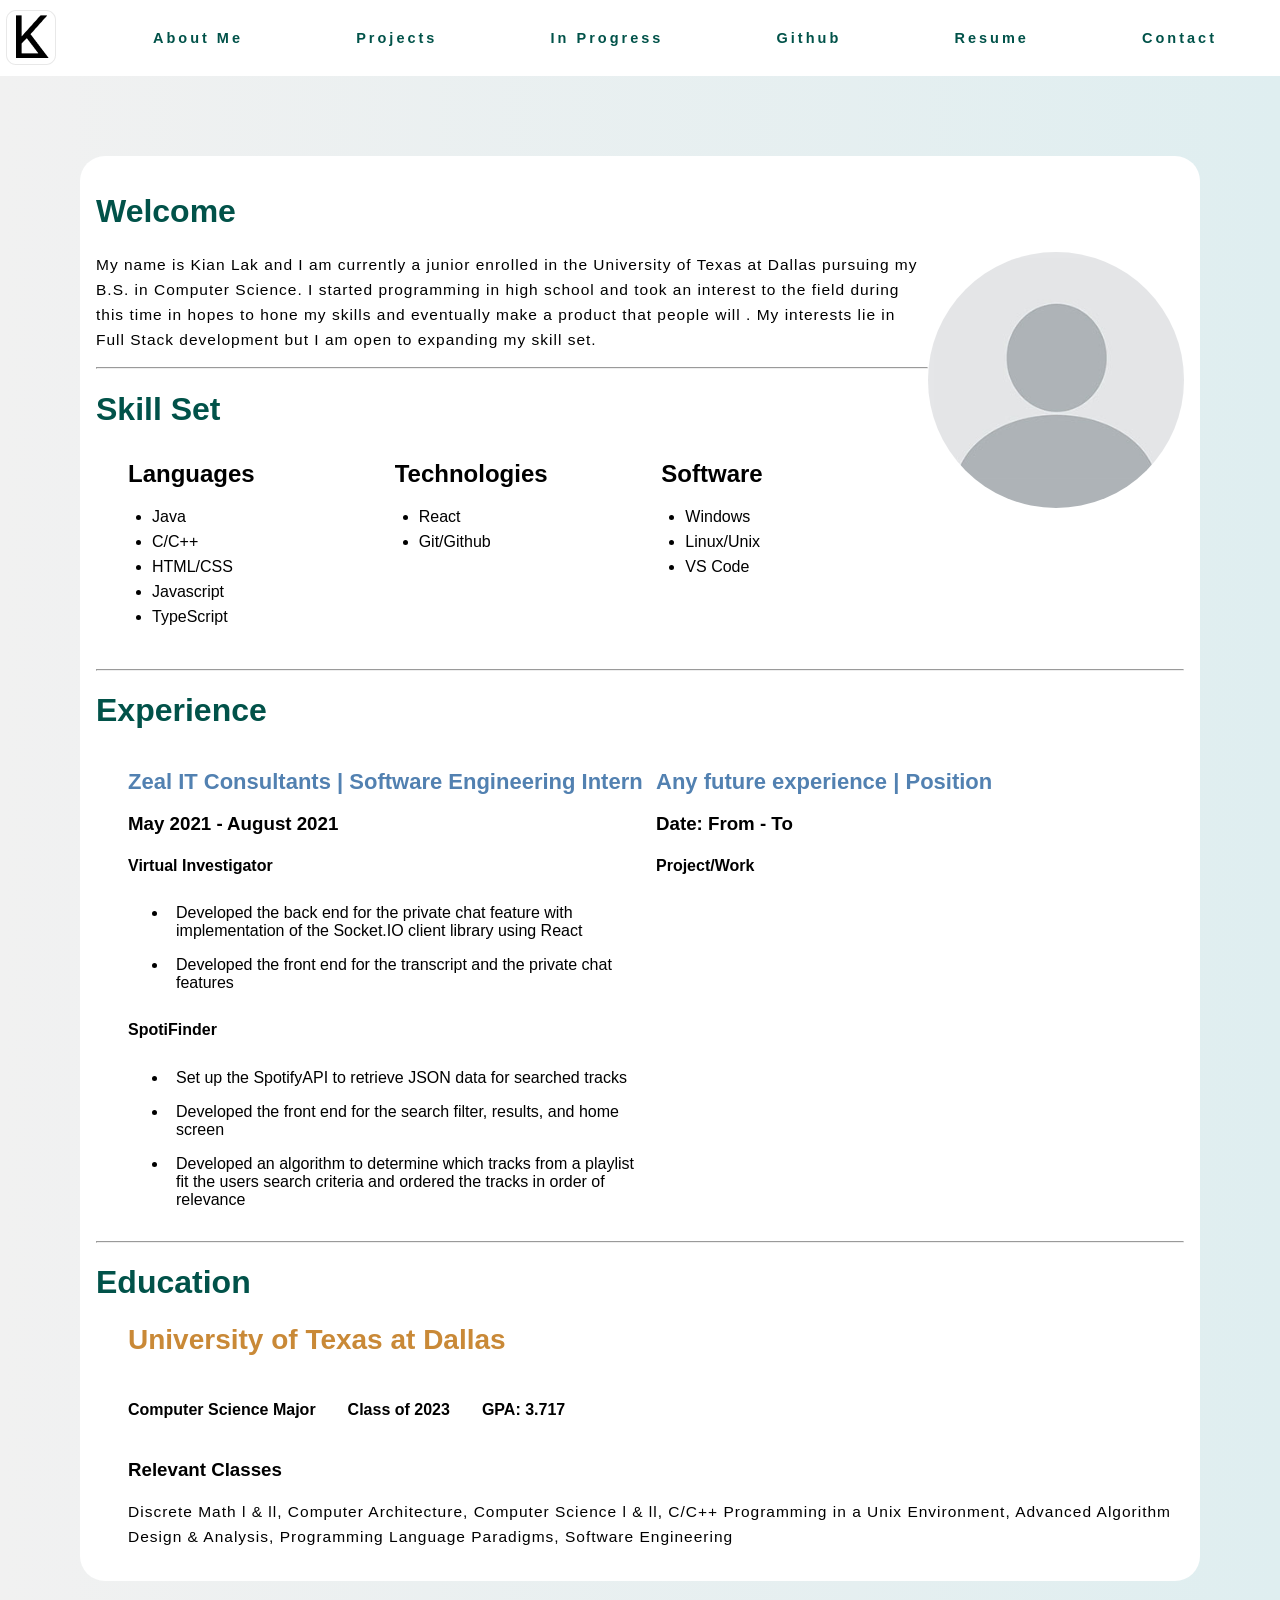
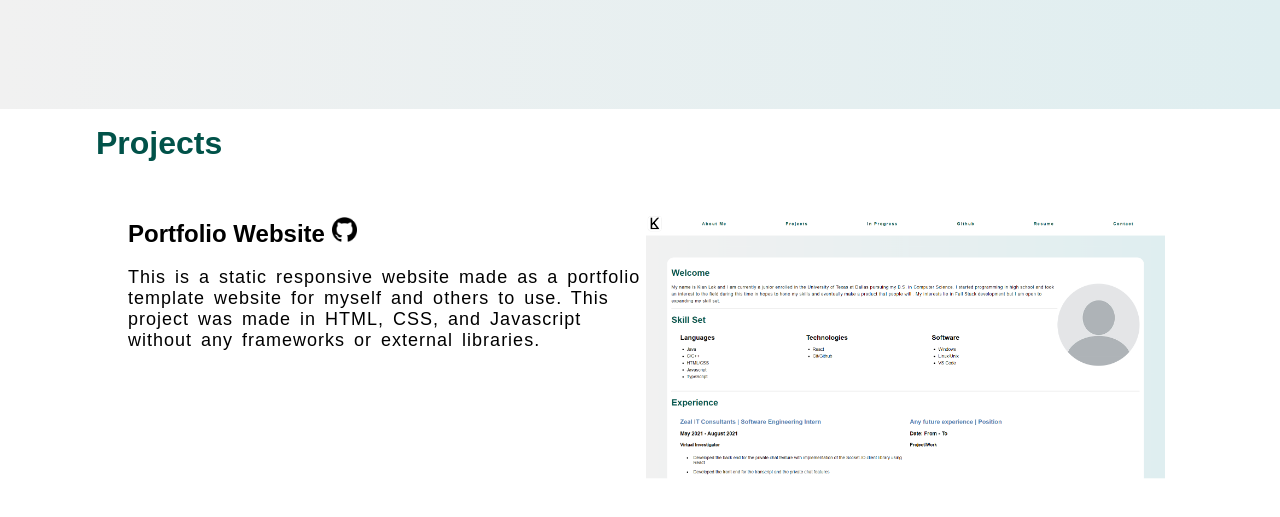
==== index.html @ 923c2bb9 "Projects Section" ====
<!DOCTYPE html>
<html lang="en">
    
    <head> <!-- Metadata Container --> 
        <title>Kian Lak | CS Student</title>
        
        <link rel="icon" type="image/png" href="./Images/KL Logo.png"/> <!-- Favicon -->

        <!-- Stylesheets -->
        <link rel="stylesheet" href="index.css"/>
        <link rel="stylesheet" href="navbar.css"/>
        <link rel="stylesheet" href="about-me.css"/>
        <link rel="stylesheet" href="projects.css"/>
        
        <!-- Websearch Helper -->
        <meta charset="UTF-8"/>
        <meta name="description" content="Any projects that Kian Lak has done"/>
        <meta name="keywords" content="Kian Lak Portfolio"/>
        <meta name="author" content="Kian Lak"/>
        <meta name="copyright" content="Copyright owner"/>
        <meta name="viewport" content="width=device-width, initial-scale=1.0">
    </head>

    <body class="body-container"> <!-- Document Body -->
        <noscript>Please allow scripts to view the contents of this website</noscript>

        <!--=== Navigation Bar ===-->
        <nav> 
            <!-- Logo for Navigation Bar -->
            <img class="logo" src="./Images/KL Logo.png" alt="KL Logo"/>
            
            <!-- Navigation Bar Content -->
            <ul class="nav-link">
                <li><a href="#about-me">About Me</a></li>
                <li><a href="#projects">Projects</a></li>
                <li><a href="#">In Progress</a></li>
                <li><a href="https://github.com/kianlak" target="_blank">Github</a></li>
                <li><a href="./Files/Resume.pdf" target="_blank">Resume</a></li>
                <li><a href="#">Contact</a></li>
            </ul>

            <a class="my-name">Kian Lak</a> <!-- Mobile Page Filler -->

            <div class="dropdown"> <!-- Mobile Dropdown -->
                <div class="line1"></div>
                <div class="line2"></div>
                <div class="line3"></div>
            </div>

            <script src="dropdown.js"></script> <!-- Animation for Dropdown Content -->
        </nav>

        <!--=== Showcase ===-->
        <div class="showcase">

            <!--=== About Me ===-->
            <div class="about-me" id="about-me">
                <div class="about-me-white-container">
                    <div class="about-me-content">

                        <!--=== Welcome ===-->
                        <div>
                            <h1>Welcome</h1>
                            <img class="my-image" src="./Images/Kian Lak.jpg" alt="Kian Lak"/>
                            
                            <!-- Introduction -->
                            <p>
                                My name is Kian Lak and I am currently a junior 
                                enrolled in the University of Texas at Dallas 
                                pursuing my B.S. in Computer Science.  I started
                                programming in high school and took an interest
                                to the field during this time in hopes to hone
                                my skills and eventually make a product that 
                                people will . My interests lie in Full Stack 
                                development but I am open to expanding my skill set.
                            </p>
                            <hr/>
                        </div>

                        <!--=== Skill Set ===-->
                        <h1 style="margin-bottom: 0;">Skill Set</h1>
                        <div class="skill-set-row">

                            <!-- Languages-->
                            <div class="skill-set-col">
                                <h2>Languages</h2>
                                <ul>
                                    <li>Java</li>
                                    <li>C/C++</li>
                                    <li>HTML/CSS</li>
                                    <li>Javascript</li>
                                    <li>TypeScript</li>
                                </ul>
                            </div>

                            <!-- Technologies -->
                            <div class="skill-set-col">
                                <h2>Technologies</h2>
                                <ul>
                                    <li>React</li>
                                    <li>Git/Github</li>
                                </ul>
                            </div>

                            <!-- Software -->
                            <div class="skill-set-col">
                                <h2>Software</h2>
                                <ul>
                                    <li>Windows</li>
                                    <li>Linux/Unix</li>
                                    <li>VS Code</li>
                                </ul>
                            </div>
                        </div>
                        <hr/>

                        <!--=== Experience ===-->
                        <h1>Experience</h1>
                        <div class="experience">

                            <!-- Zeal IT Consultants -->
                            <div class="experience-div">
                                <h2>Zeal IT Consultants | Software Engineering Intern</h2>
                                <h3>May 2021 - August 2021</h3>

                                <h4>Virtual Investigator</h4>
                                <ul>
                                    <li>
                                        Developed the back end for the private chat
                                        feature with implementation of the Socket.IO 
                                        client library using React
                                    </li>

                                    <li>
                                        Developed the front end for the transcript
                                        and the private chat features
                                    </li>
                                </ul>

                                <h4>SpotiFinder</h4>
                                <ul>
                                    <li>
                                        Set up the SpotifyAPI to retrieve JSON data
                                        for searched tracks
                                    </li>

                                    <li>
                                        Developed the front end for the search filter,
                                        results, and home screen
                                    </li>

                                    <li>
                                        Developed an algorithm to determine which tracks
                                        from a playlist fit the users search criteria
                                        and ordered the tracks in order of relevance
                                    </li>
                                </ul>
                            </div>

                            <!-- TBD -->
                            <div class="experience-div">
                                <h2>Any future experience | Position</h2>
                                <h3>Date: From - To</h3>

                                <h4>Project/Work</h4>
                                <ul>
                                   <!-- Description of Contribution -->
                                </ul>
                            </div>

                        </div>
                        <hr/>

                        <!--=== Education ===-->
                        <h1>Education</h1>
                        <div class="education">
                            <h2>University of Texas at Dallas</h2>
                            <div>
                                <h4>Computer Science Major</h3>
                                <h4>Class of 2023</h4>
                                <h4>GPA: 3.717</h4>
                            </div>
                            <h3>Relevant Classes</h3>
                            <p>Discrete Math l & ll, Computer Architecture, 
                                Computer Science l & ll, C/C++ Programming
                                in a Unix Environment, Advanced Algorithm 
                                Design & Analysis, Programming Language 
                                Paradigms, Software Engineering
                            </p>
                        </div>
                    </div>
                </div>
            </div>

            <!--=== Projects ===-->
            <div class="projects" id="projects">
                <h1>Projects</h1>

                <!-- Holds All Project Information -->
                <div class="projects-container">

                    <!-- Portfolio Project -->
                    <div class="project-text"> <!-- Portfolio Website -->
                        <h2 style="margin-top: 0%;"> Portfolio Website
                            <!-- Github Link --> 
                            <a href="https://github.com/kianlak/kianlak.github.io" target="_blank"><img src="./Images/Github Logo.png" alt="Github Logo" style="height: 25px; width: 25px;"></a>
                        </h2>
                        <p>
                            This is a static responsive website made as a portfolio 
                            template website for myself and others to use.
                            This project was made in HTML, CSS, and Javascript
                            without any frameworks or external libraries.
                        </p>
                    </div>
                    <div class="project-image-container"> <!-- Project Image Preivew -->
                        <a href="https://kianlak.github.io/" target="_blank"><img src="./Images/Portfolio Website.png" alt="Portfolio Website Preview"></a>
                    </div>

                </div>
            </div>

            <!--=== In Progress ===-->
        </div>
    </body>
</html>
---- index.css ----
/*Body Container*/
.body-container {
    background-image: linear-gradient(270deg, #DFEEF0, #F1F1F1);
    margin: 0px;
    padding: 0px;
    height: auto;
    font-family: Arial, Helvetica, sans-serif;
}

/*Showcase*/
.showcase {
    z-index: -1;
    max-width: auto;
    max-height: auto;
}

/*Jump between site*/
html {
    scroll-behavior: smooth;
}
---- navbar.css ----
/*======================
    Navigation Bar
======================*/
/*Navigation Bar*/
nav {
    display: flex;
    justify-content: space-around;
    align-items: center;
    min-height: 7vh;
    padding: 0.5% 0.5%;
    position: sticky;
    background-color: #FFFFFF;
}

/*Content For The Navigation Bar*/
.nav-link {
    display: flex;
    justify-content: space-around;
    width: 100%;
    list-style: none;
}

.nav-link a {
    color: #015249;
    text-decoration: none;
    letter-spacing: 3px;
    font-weight: bold;
    font-size: 14.5px;
    transition: all 0.4s ease 0s;
}

.nav-link a:hover {
    color: #A5A5AF;
}

/*Logo*/
.logo {
    width: auto;
    height: fit-content;
    z-index: 1;
}

/*======================
    Mobile Styling
======================*/
/*Kian Lak*/
.my-name {
    display: none;
    color: #015249;
    letter-spacing: 3px;
    font-weight: bold;
    font-size: 1.5rem;
}

/*Dropdown*/
.dropdown {
    display: none;
    cursor: pointer;
}

.dropdown div {
    width: 25px;
    height: 3px;
    background-color: #015249;
    margin: 5px;
    transition: all 0.3s ease;
}

/*Special Adjustments*/
@media screen and (max-width: 710px) {
    nav {    
        justify-content: space-between;
    }

    /*Sets Up Content For Dropdown*/
    .nav-link {
        position: absolute;
        right: 0px;
        height: 92vh;
        top: 6vh;
        display: flex;
        flex-direction: column;
        align-items: center;
        transform: translateY(-150%);
        transition: transform 0.4s ease-in;
        background-color: #FFFFFF;
    }

    /*Removes Contents On Navigation Bar*/
    .nav-link li {
       opacity: 0;
    }

    /*Page Filler For Mobile*/
    .my-name {
        display: block;
        font-weight: bold;
        z-index: 1;
    }

    /*Displays Dropdown*/
    .dropdown {
        display: block;
    }
}

/*Active Mobile Dropdown*/
.nav-active {
    transform: translateY(0%);
}

/*Animation Script For Content*/
@keyframes navLinkFadeIn {
    from { opacity: 0; transform: translateX(50px); }
    to { opacity: 1; transform: translateX(0px); }
}

/*===============================
    Dropdown Toggle Animation
===============================*/
.toggle .line1 {
    transform: rotate(-45deg) translate(-5px, 6px);
}

.toggle .line2 {
    opacity: 0;
}

.toggle .line3 {
    transform: rotate(45deg) translate(-5px, -6px);
}
---- about-me.css ----
/*========================
    About Me Section
========================*/
/*General Layout*/
.about-me {
    height: auto;
    display: block;
    z-index: -1;
    margin: 5rem 5rem 8rem 5rem;
}

/*My Image*/
.my-image {
    width: 20vw;
    max-width: 300px;
    height: auto;
    border-radius: 50%;
    float: right;
}

/*Container Holding all information*/
.about-me-white-container {
    background-color: white;
    border-radius: 25px;
    max-height: auto;
}

/*Container Holding all the Content*/
.about-me-content {
    padding: 1rem;
}

/*Welcome*/
.about-me-content h1 {
    color: #015249;
    display: block;
}

/*Introduction*/
.about-me-content p {
    font-size: 15.5px;
    display: block;
    letter-spacing: 1px;
    line-height: 25px;
}

/*===============
    Skill Set
===============*/
/*Skill Set Row*/
.skill-set-row {
    display: flex;
    flex-wrap: wrap;
    padding: 1rem;
}

/*Skill Set Column*/
.skill-set-col {
    flex: 1;
}

/*Categories*/
.skill-set-col h2 {
    margin: 1rem;
}

/*Listed Information*/
.skill-set-col li {
    font-size: 1rem;
    line-height: 25px;
}

/*================
    Experience
================*/
/*General Experience Layout*/
.experience {
    display: flex;
    flex-wrap: wrap;
    margin-left: 2rem;
}

/*Dividing Experiences*/
.experience-div {
    width: 50%;
}

/*Company and position*/
.experience h2 {
    font-size: 22px;
    color: #5281b1;
}

/*Timeframe and Projects*/
.experience h3 h4 {
    margin-left: 0.5rem;
    font-size: 18px;
}

/*Project Descriptions*/
.experience li {
    padding: 0.5rem;
}

/*===============
    Education
===============*/
/*General Education Layout*/
.education {
    margin-left: 2rem;
}

/*Education Information Layout*/
.education div {
    display: flex;
    flex-wrap: wrap;
}

/*Education Information Spacing*/
.education h4 {
    margin-right: 2rem;
}

/*University Name*/
.education h2 {
    font-size: 28px;
    color: #c98937;
}

/*Special Adjustments*/
@media screen and (max-width: 710px) {

    /*Contains Body of the White Container*/
    .about-me {
        margin: 5rem 1rem 5rem 1rem;
    }

    /*Mobile Image Size Fix*/
    .my-image {
        min-width: 65%;
        padding: 5rem;
    }

    /*Experience Mobile Format Fix*/
    .experience-div {
        width: 100%;
    }
}
---- projects.css ----
/*=====================
    Project Spacing
=====================*/
/*Contains everything in projects*/
.projects {
    height: auto;
    margin-top: 5rem;
    background-color: white;
}

.projects h1 {
    color: #015249;
    display: block;
    padding: 1rem;
    padding-left: 6rem;
}

.projects p {
    font-size: 18px;
    word-spacing: 3px;
    letter-spacing: 1px;
}

/*Holds all the projects content*/
.projects-container {
    display: flex;
    flex-wrap: wrap;
    padding-left: 8rem;
}

/*The project text*/
.project-text {
    padding-top: 1.5%;
    width: 45%;
}

/*The project image preview container*/
.project-image-container {
    margin-bottom: 3rem;
    height: auto;
    width: 45%;
}

.project-image-container img {
    width: 100%;
    transition: .3s ease;
    transform: translateY(5%);
}

.project-image-container:hover img {
    opacity: 0.5;
    height: auto;
    transition: .3s ease;
    transform: translateY(-5%);
}

/*Special Adjustments*/
@media screen and (max-width: 710px) {
    /*Fixes Heading Spacing*/
    .projects h1 {
        padding-left: 2rem;
    }

    /*Sets content from 50-50 on each side to a top bottom*/
    .projects-container {
        align-items: center;
        flex-direction: column;
        flex-wrap: nowrap;
        padding: 0rem 1rem 0rem 1rem;
    }

    /*====================
        Fixing Spacing
    ====================*/
    .project-content {
        width: 100%;
    }

    .project-text {
        width: 100%;
    }

    .project-image-container img {
        width: 100%;
        margin-right: 0rem;
    }

    .project-image-container {
        margin-right: 0rem;
        width: 100%;
    }
}
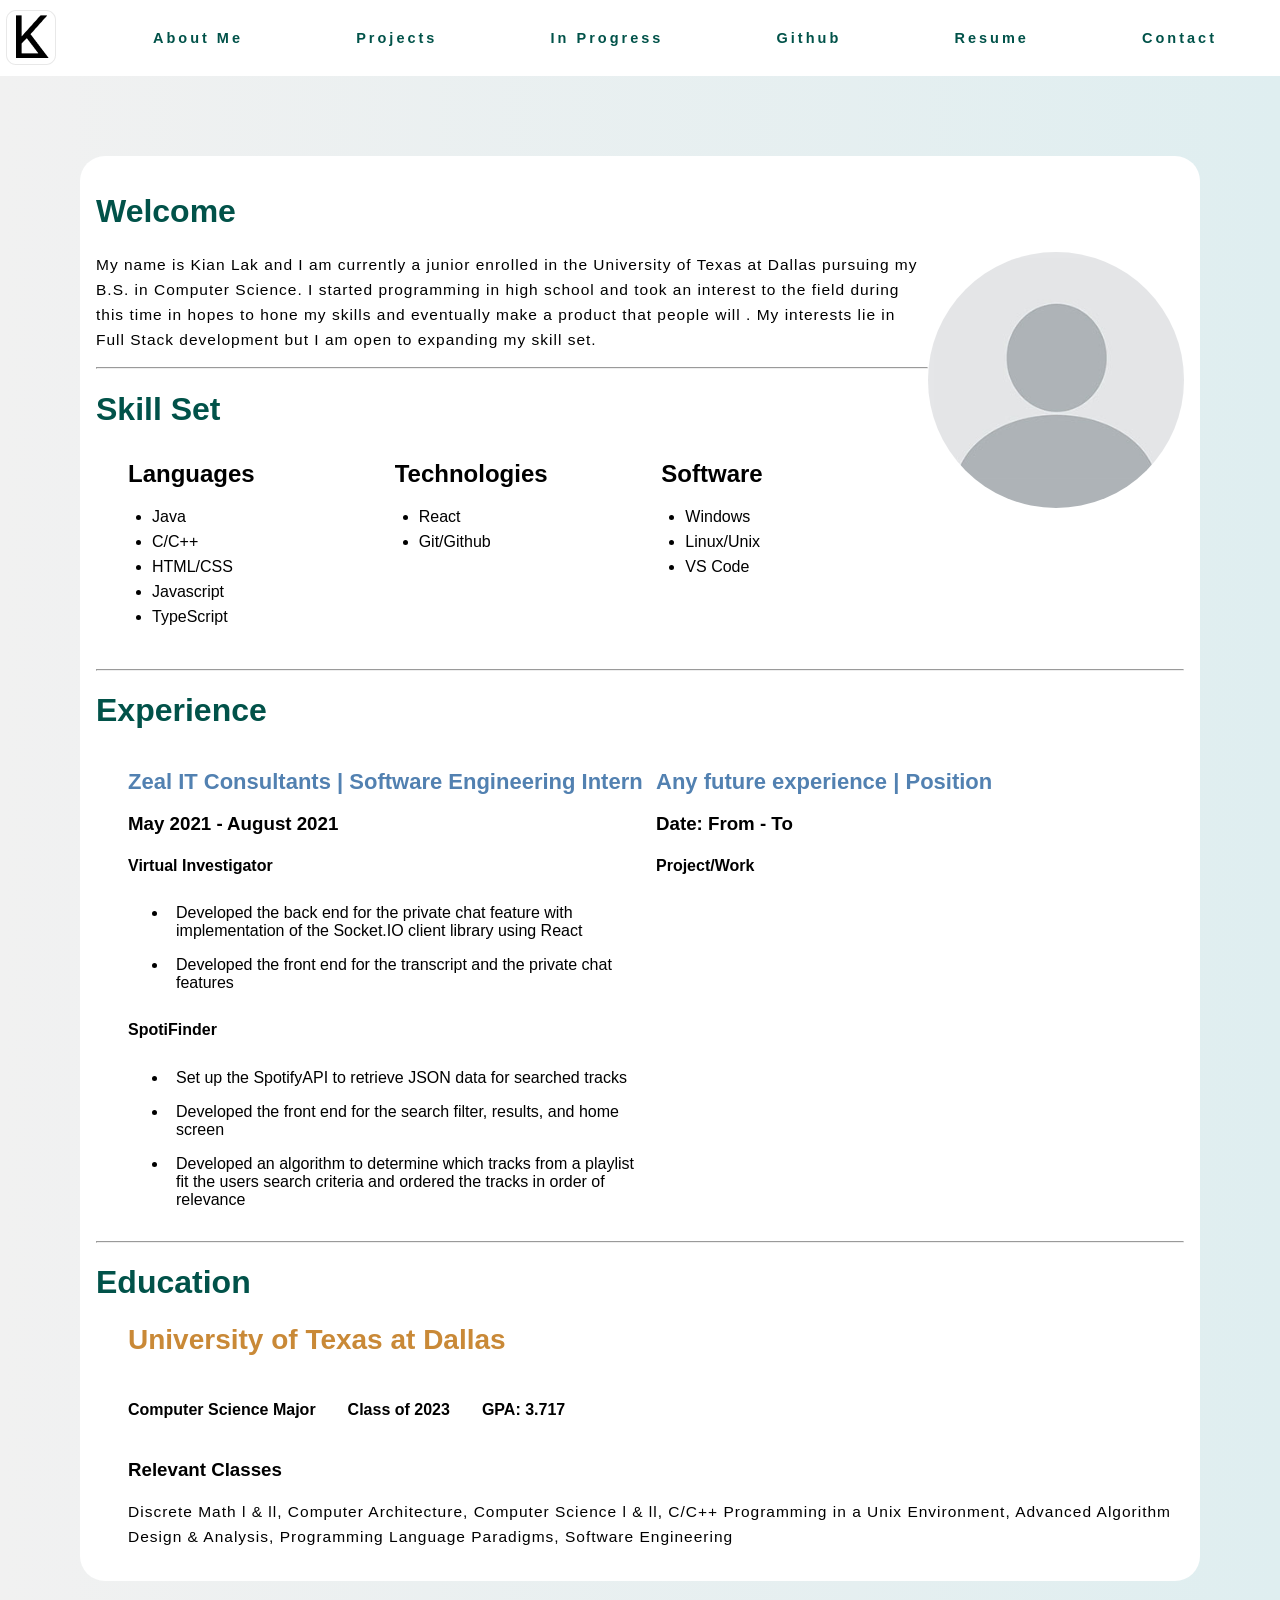
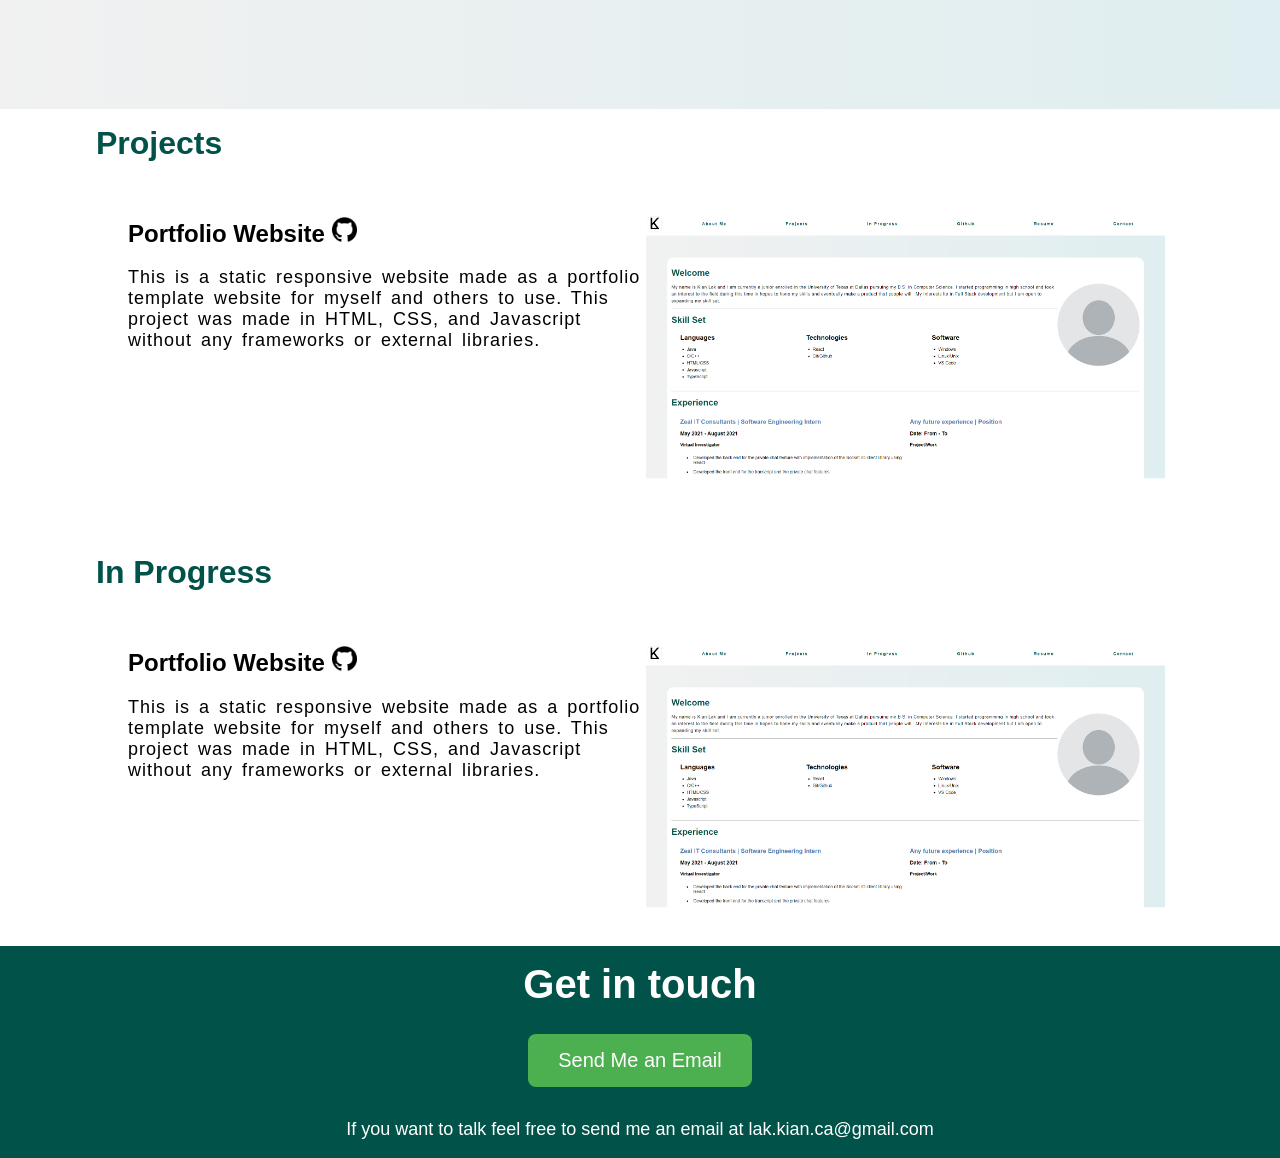
==== commit 6205eabb: "Contact Section" ====
--- a/index.html
+++ b/index.html
@@ -11,6 +11,7 @@
         <link rel="stylesheet" href="navbar.css"/>
         <link rel="stylesheet" href="about-me.css"/>
         <link rel="stylesheet" href="projects.css"/>
+        <link rel="stylesheet" href="contact.css"/>
         
         <!-- Websearch Helper -->
         <meta charset="UTF-8"/>
@@ -33,10 +34,10 @@
             <ul class="nav-link">
                 <li><a href="#about-me">About Me</a></li>
                 <li><a href="#projects">Projects</a></li>
-                <li><a href="#">In Progress</a></li>
+                <li><a href="#in-progres">In Progress</a></li>
                 <li><a href="https://github.com/kianlak" target="_blank">Github</a></li>
                 <li><a href="./Files/Resume.pdf" target="_blank">Resume</a></li>
-                <li><a href="#">Contact</a></li>
+                <li><a href="#contact">Contact</a></li>
             </ul>
 
             <a class="my-name">Kian Lak</a> <!-- Mobile Page Filler -->
@@ -217,9 +218,44 @@
                     </div>
 
                 </div>
-            </div>
-
-            <!--=== In Progress ===-->
+                
+
+                <!--=== In Progress ===-->
+                <h1>In Progress</h1>
+
+                <!-- In Progress Projects -->
+                <div class="projects-container" id="in-progres">
+
+                    <!-- Portfolio Project -->
+                    <div class="project-text"> <!-- Current In Progress Project -->
+                        <h2 style="margin-top: 0%;"> Portfolio Website
+                            <!-- Github Link --> 
+                            <a href="https://github.com/kianlak/kianlak.github.io" target="_blank"><img src="./Images/Github Logo.png" alt="Github Logo" style="height: 25px; width: 25px;"></a>
+                        </h2>
+                        <p>
+                            This is a static responsive website made as a portfolio 
+                            template website for myself and others to use.
+                            This project was made in HTML, CSS, and Javascript
+                            without any frameworks or external libraries.
+                        </p>
+                    </div>
+                    <div class="project-image-container"> <!-- Project Preview Picture -->
+                        <a href="https://kianlak.github.io/" target="_blank"><img src="./Images/Portfolio Website.png" alt="Portfolio Website Preview"></a>
+                    </div>
+
+                </div>
+            </div>
+
+            <!--=== Contact ===-->
+            <div class="contact" id="contact">
+                <h1>Get in touch</h1>
+                <button><a href="mailto: lak.kian.ca@gmail.com">Send Me an Email</a></button>
+                <p>
+                    If you want to talk feel
+                    free to send me an email
+                    at lak.kian.ca@gmail.com
+                </p>
+            </div>
         </div>
     </body>
 </html>
--- a/projects.css
+++ b/projects.css
@@ -58,7 +58,7 @@
 @media screen and (max-width: 710px) {
     /*Fixes Heading Spacing*/
     .projects h1 {
-        padding-left: 2rem;
+        padding-left: 1rem;
     }
 
     /*Sets content from 50-50 on each side to a top bottom*/
--- a/contact.css
+++ b/contact.css
@@ -0,0 +1,44 @@
+/*=============
+    Contant
+=============*/
+/*Holds everything for the contact section*/
+.contact {
+    display: flex;
+    flex-direction: column;
+    justify-content: center;
+    align-items: center;
+    width: 100%;
+    height: auto;
+    background-color: #015249;
+}
+
+.contact h1 {
+    font-size: 40px;
+    margin-top: 1rem;
+    color: white;
+}
+
+.contact p {
+    text-align: center;
+    font-size: 18px;
+    margin-top: 2rem;
+    color: white;
+}
+
+.contact a {
+    text-decoration: none;
+    color: white;
+    font-size: 20px;
+}
+
+.contact button {
+    background-color: #4CAF50; /* Green */
+    border: none;
+    color: white;
+    padding: 15px 30px;
+    text-align: center;
+    text-decoration: none;
+    display: inline-block;
+    font-size: 16px;
+    border-radius: 8px;
+}
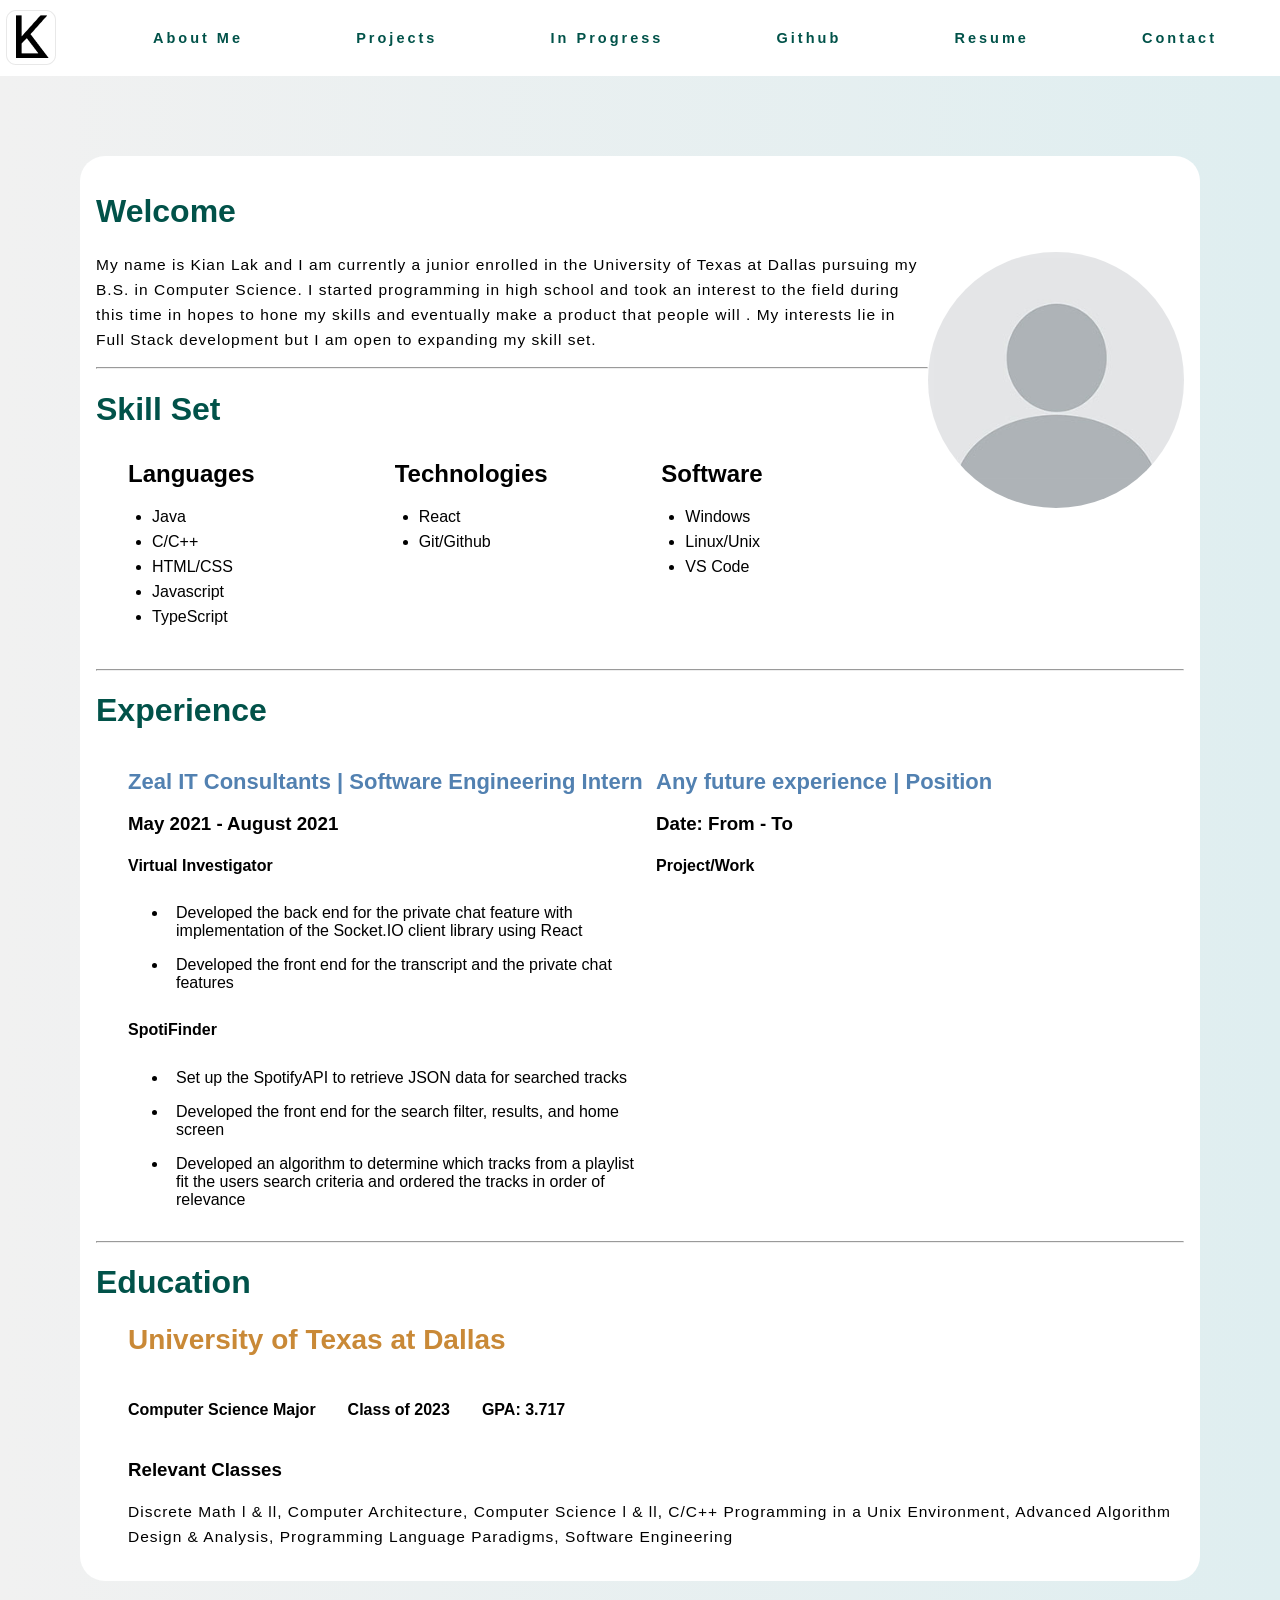
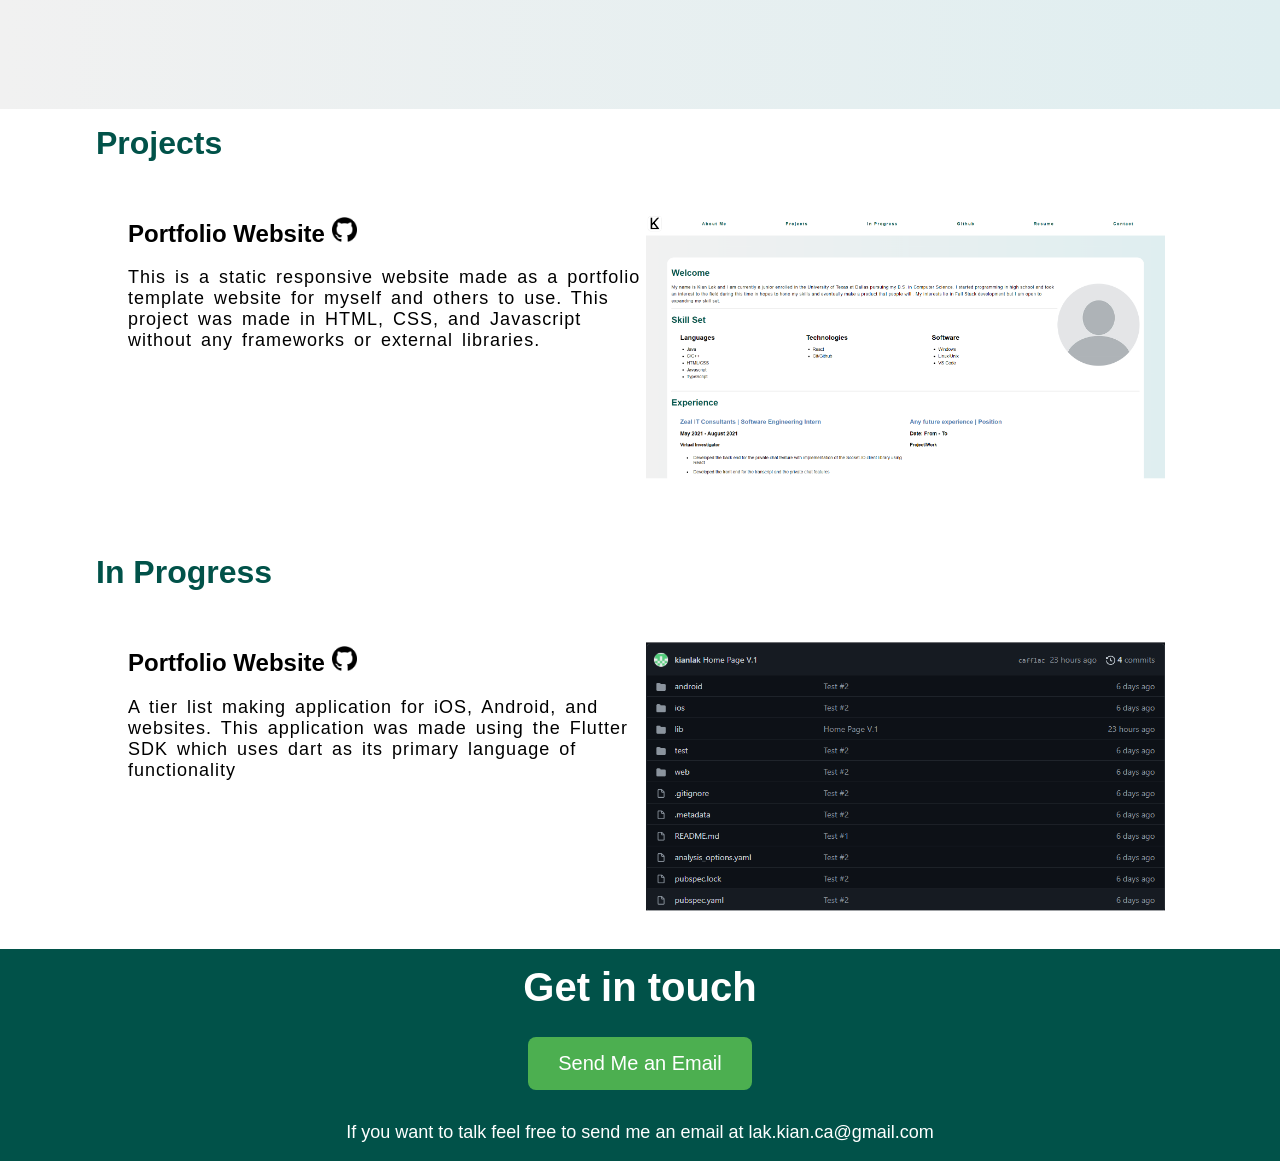
==== commit 60f2d1ba: "RankD In Progress" ====
--- a/index.html
+++ b/index.html
@@ -53,7 +53,6 @@
 
         <!--=== Showcase ===-->
         <div class="showcase">
-
             <!--=== About Me ===-->
             <div class="about-me" id="about-me">
                 <div class="about-me-white-container">
@@ -230,17 +229,17 @@
                     <div class="project-text"> <!-- Current In Progress Project -->
                         <h2 style="margin-top: 0%;"> Portfolio Website
                             <!-- Github Link --> 
-                            <a href="https://github.com/kianlak/kianlak.github.io" target="_blank"><img src="./Images/Github Logo.png" alt="Github Logo" style="height: 25px; width: 25px;"></a>
+                            <a href="https://github.com/kianlak/rankd" target="_blank"><img src="./Images/Github Logo.png" alt="Github Logo" style="height: 25px; width: 25px;"></a>
                         </h2>
                         <p>
-                            This is a static responsive website made as a portfolio 
-                            template website for myself and others to use.
-                            This project was made in HTML, CSS, and Javascript
-                            without any frameworks or external libraries.
+                            A tier list making application for iOS, 
+                            Android, and websites. This application
+                            was made using the Flutter SDK which uses
+                            dart as its primary language of functionality
                         </p>
                     </div>
                     <div class="project-image-container"> <!-- Project Preview Picture -->
-                        <a href="https://kianlak.github.io/" target="_blank"><img src="./Images/Portfolio Website.png" alt="Portfolio Website Preview"></a>
+                        <a href="https://kianlak.github.io/" target="_blank"><img src="./Images/RankD V.1.png" alt="RankD Preview"></a>
                     </div>
 
                 </div>
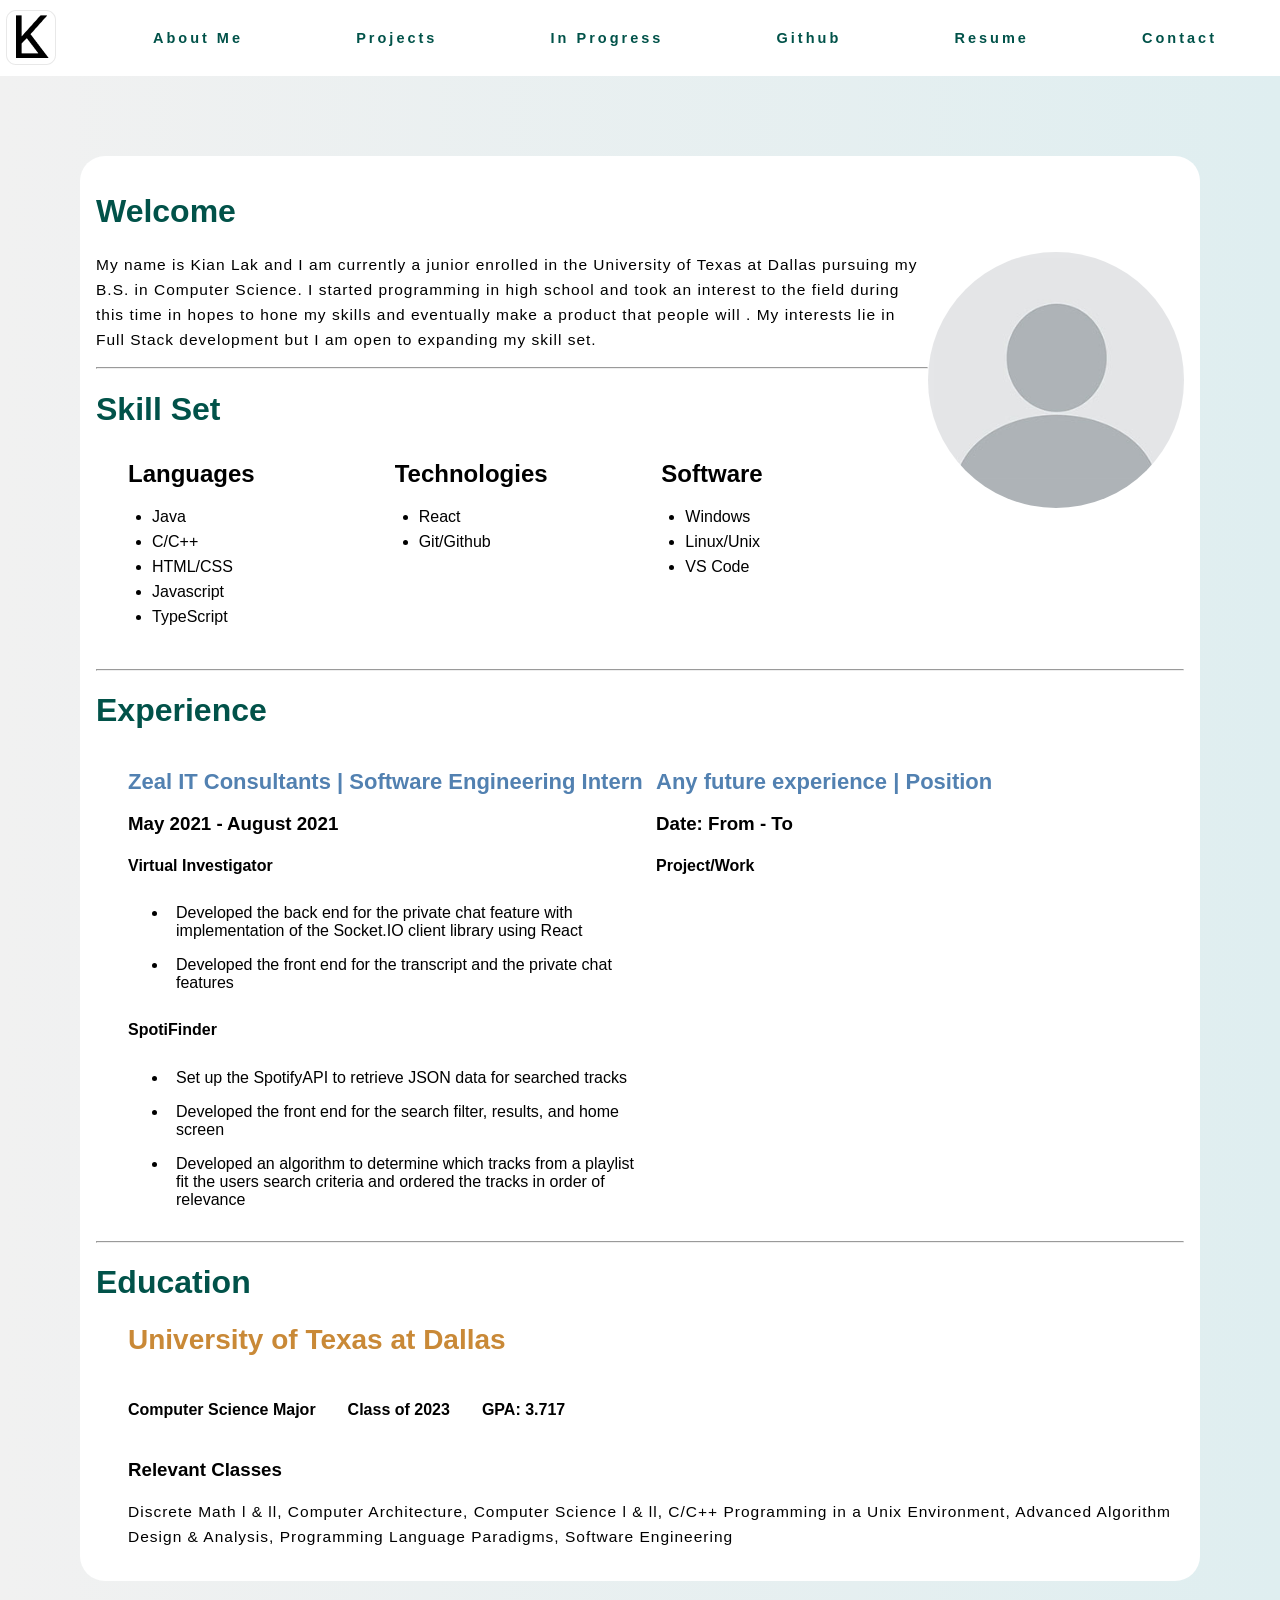
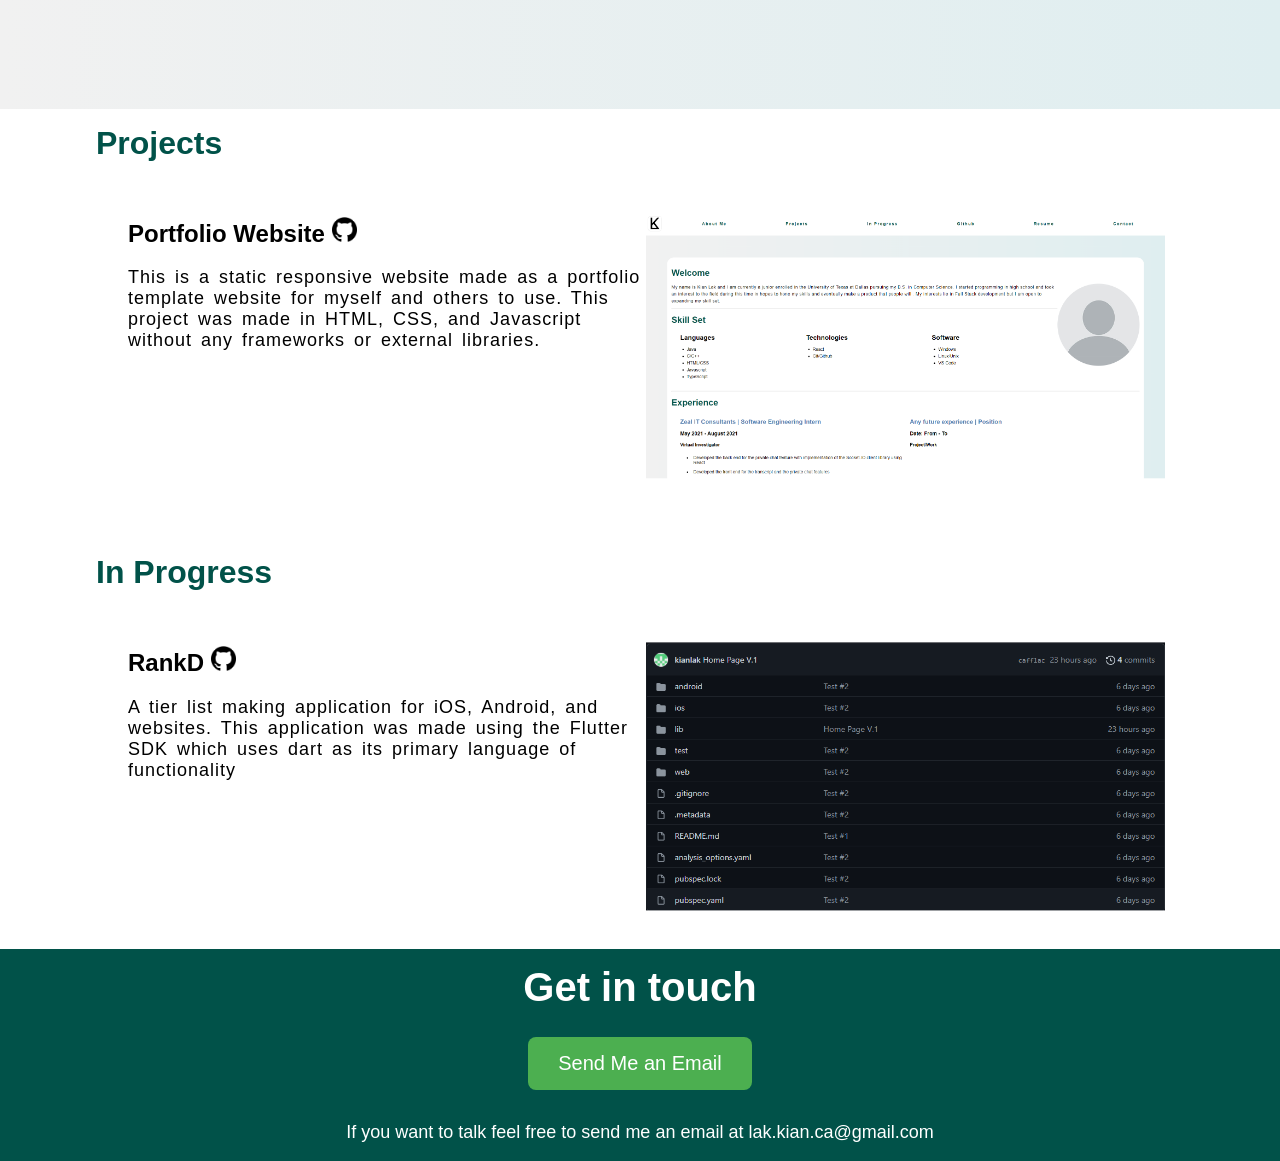
==== commit f859bf24: "Forgot to add RankD" ====
--- a/index.html
+++ b/index.html
@@ -227,7 +227,7 @@
 
                     <!-- Portfolio Project -->
                     <div class="project-text"> <!-- Current In Progress Project -->
-                        <h2 style="margin-top: 0%;"> Portfolio Website
+                        <h2 style="margin-top: 0%;"> RankD
                             <!-- Github Link --> 
                             <a href="https://github.com/kianlak/rankd" target="_blank"><img src="./Images/Github Logo.png" alt="Github Logo" style="height: 25px; width: 25px;"></a>
                         </h2>
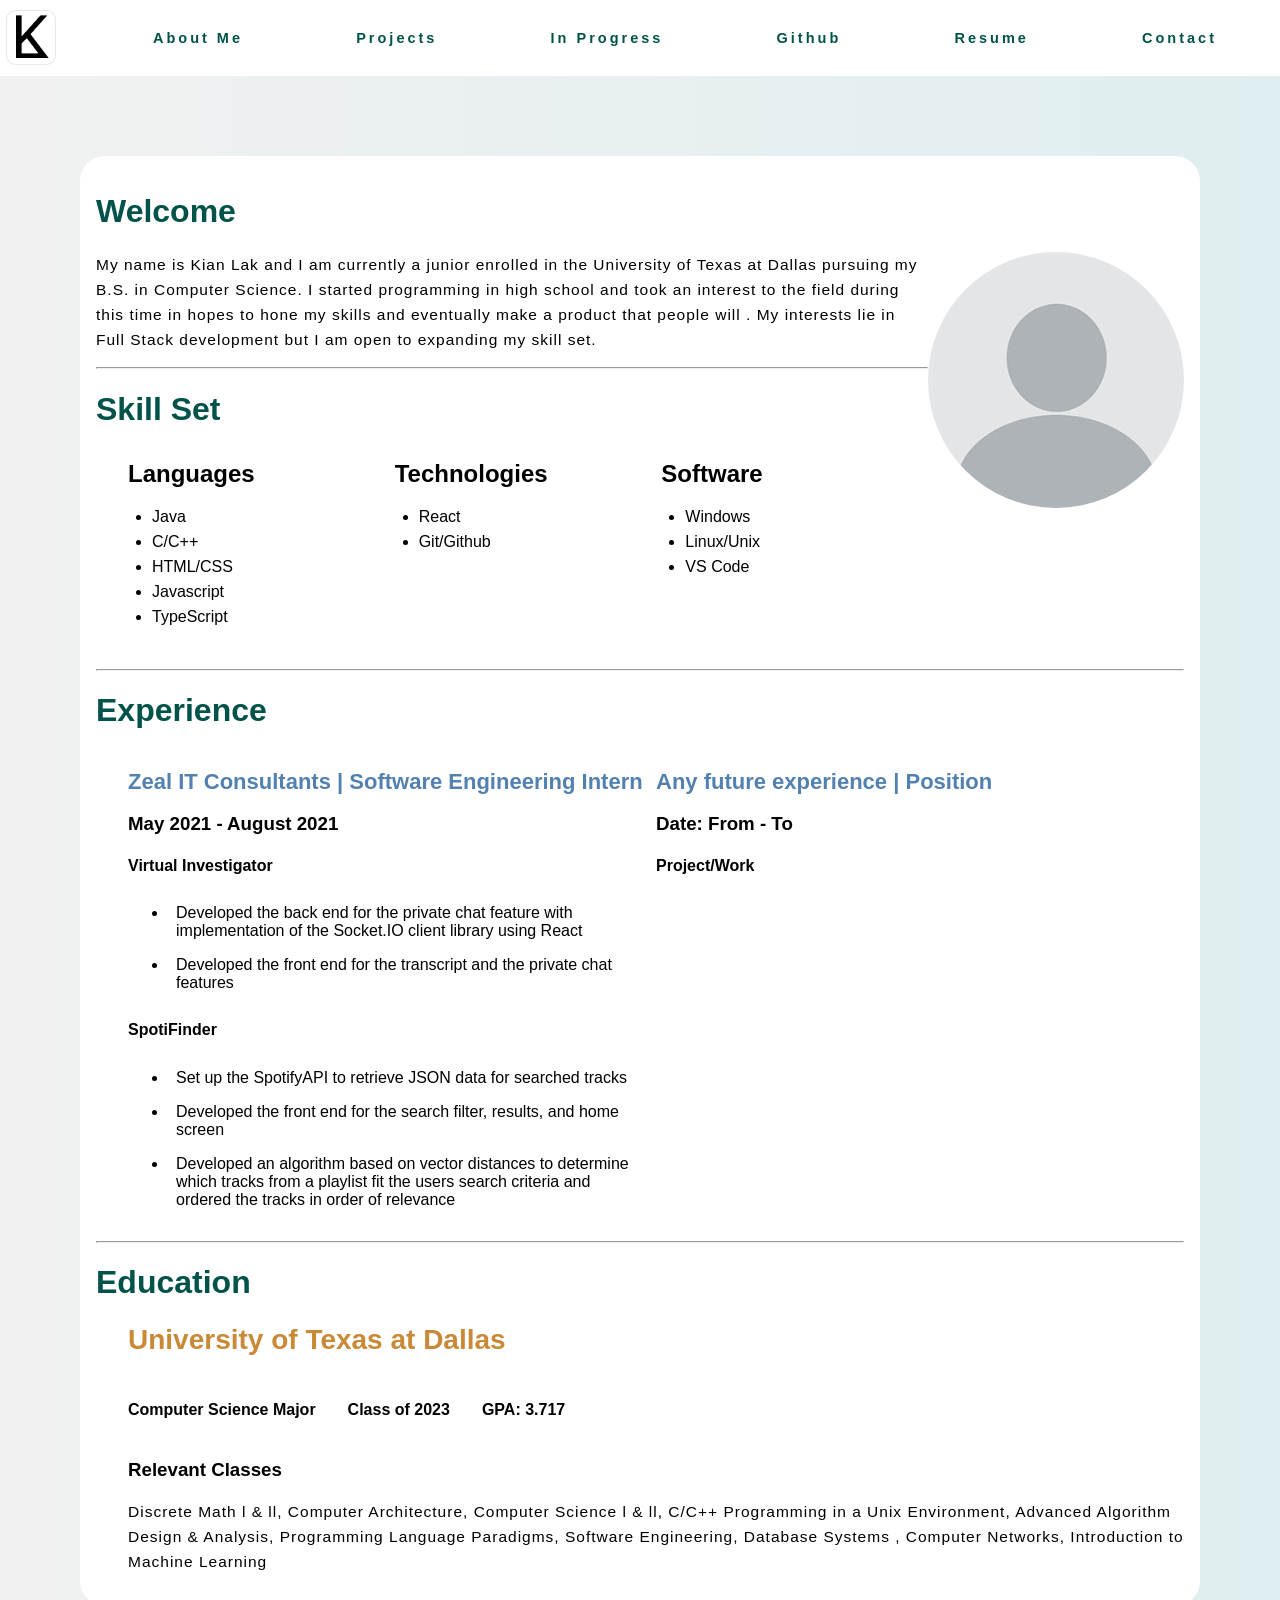
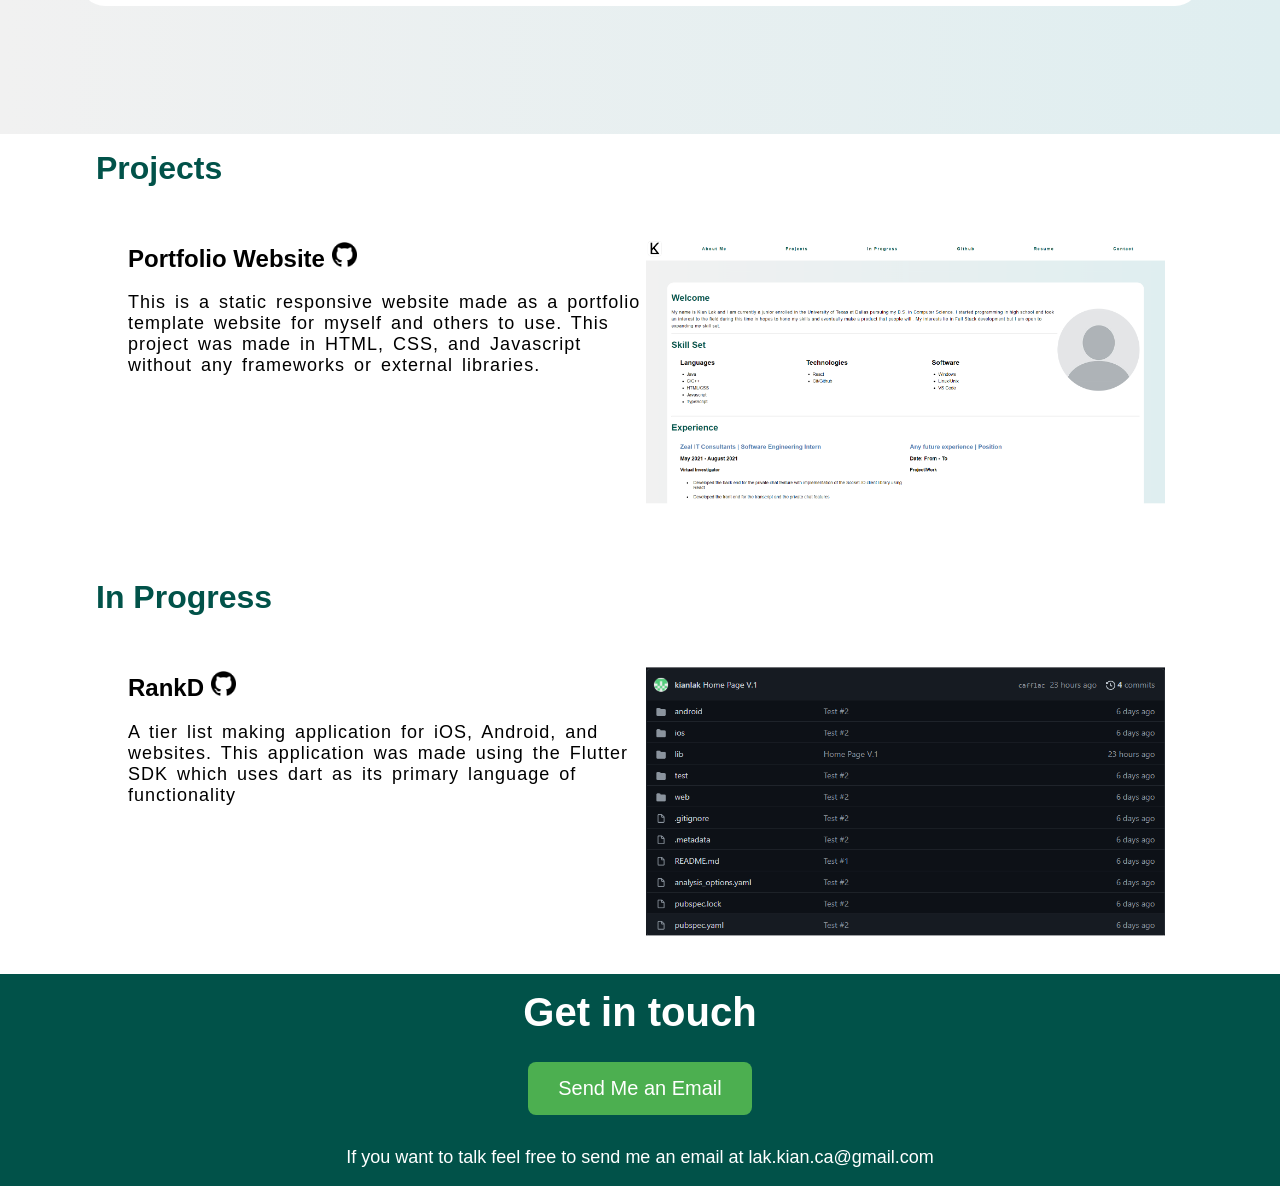
==== commit 61db11ca: "New Classes" ====
--- a/index.html
+++ b/index.html
@@ -150,9 +150,10 @@
                                     </li>
 
                                     <li>
-                                        Developed an algorithm to determine which tracks
-                                        from a playlist fit the users search criteria
-                                        and ordered the tracks in order of relevance
+                                        Developed an algorithm based on vector distances
+                                        to determine which tracks from a playlist fit the 
+                                        users search criteria and ordered the tracks in 
+                                        order of relevance
                                     </li>
                                 </ul>
                             </div>
@@ -185,7 +186,8 @@
                                 Computer Science l & ll, C/C++ Programming
                                 in a Unix Environment, Advanced Algorithm 
                                 Design & Analysis, Programming Language 
-                                Paradigms, Software Engineering
+                                Paradigms, Software Engineering, Database Systems
+                                , Computer Networks, Introduction to Machine Learning
                             </p>
                         </div>
                     </div>
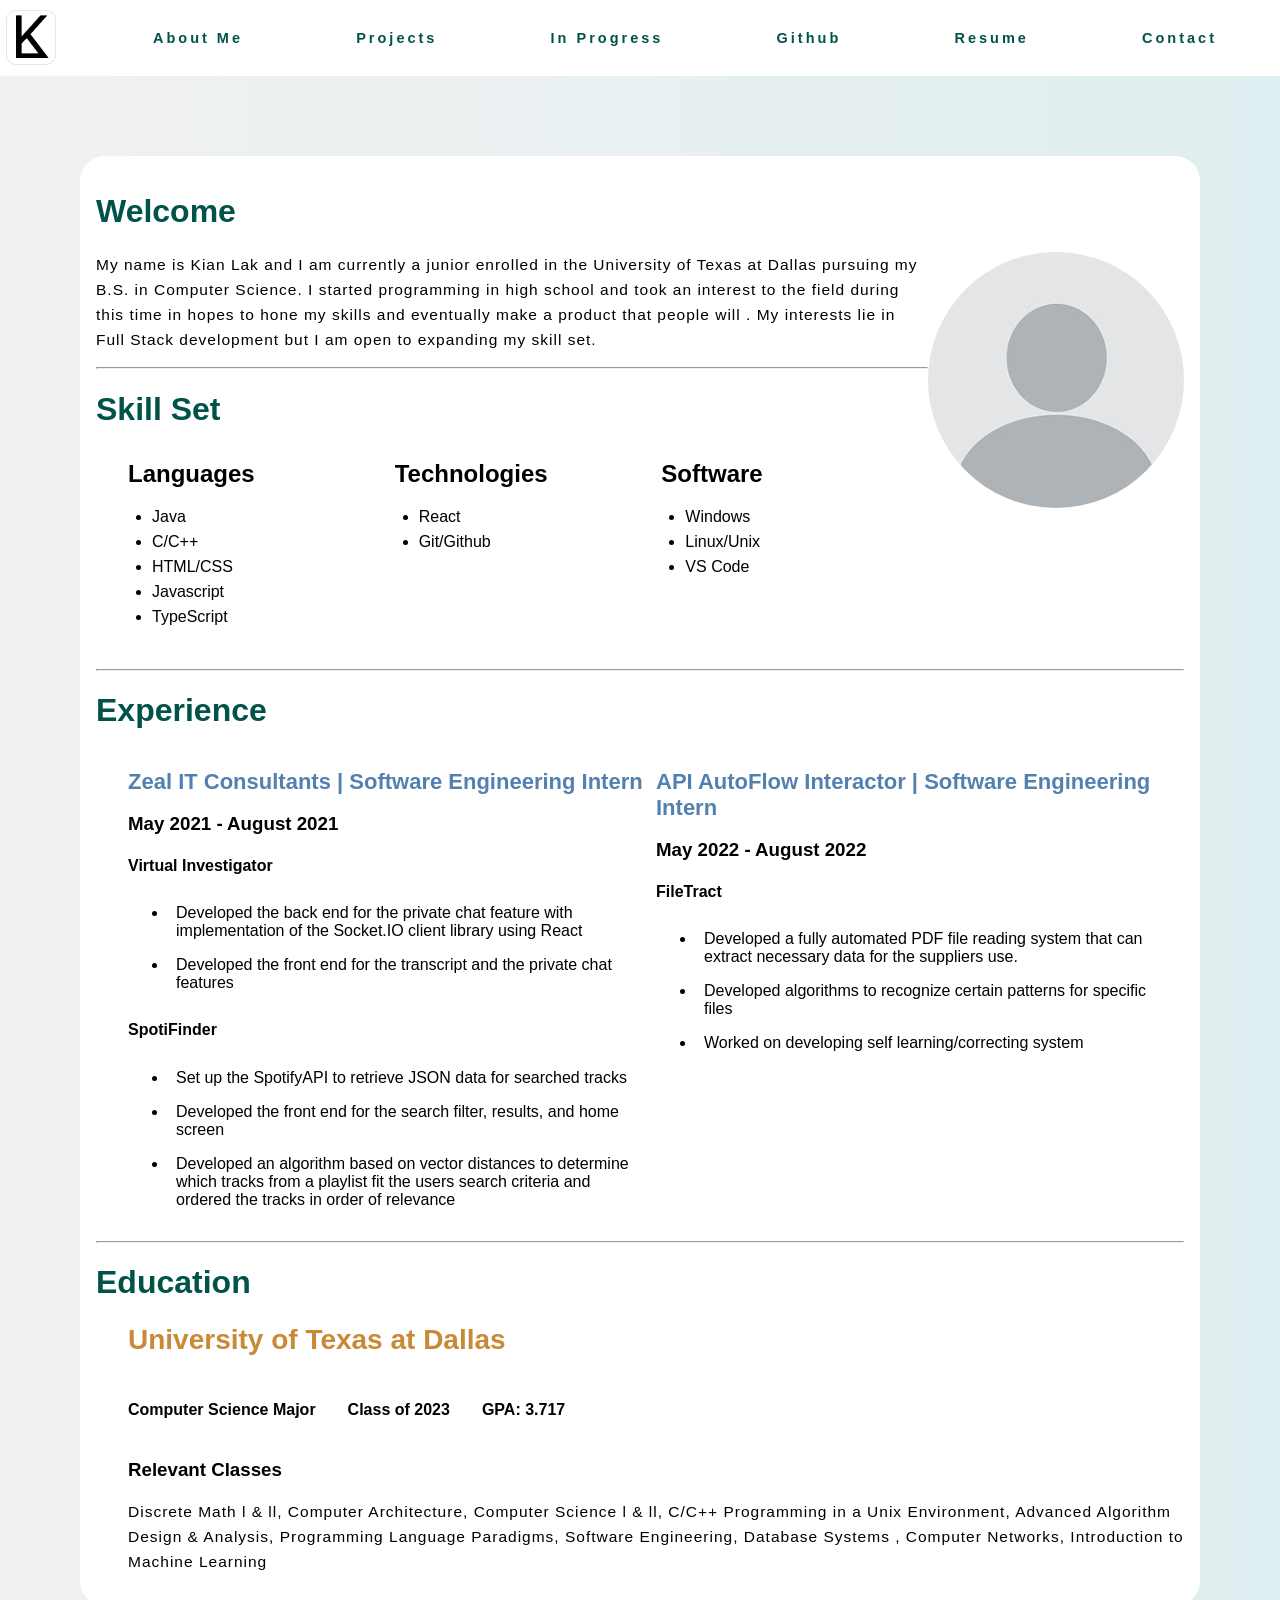
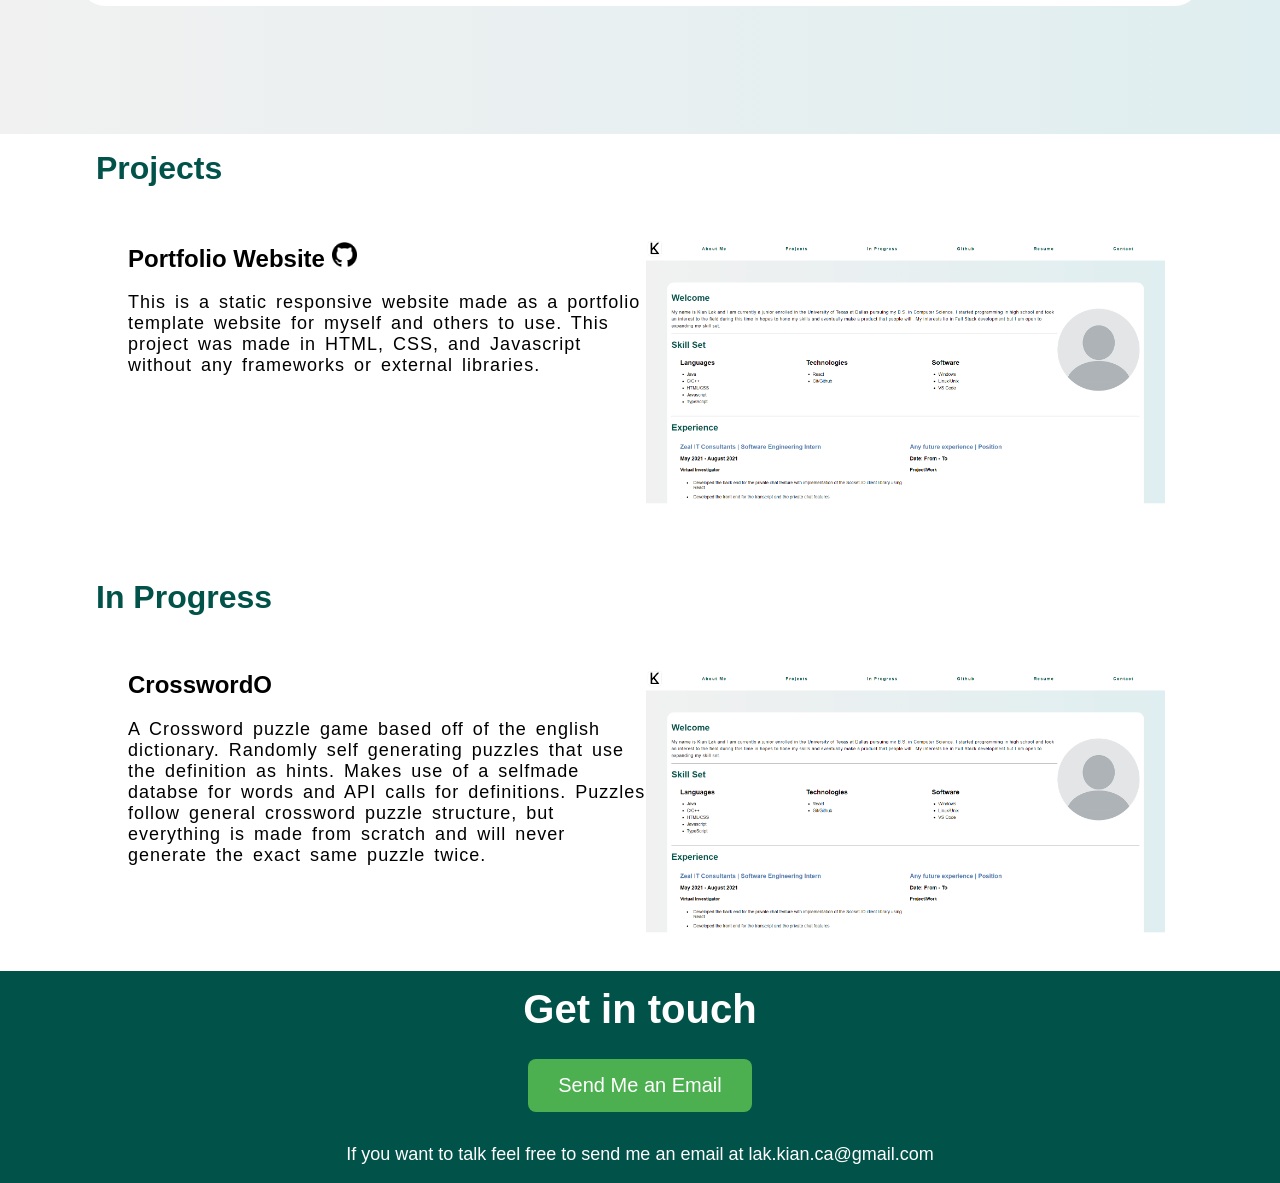
==== commit f26287b8: "September 2022 Updates" ====
--- a/index.html
+++ b/index.html
@@ -158,14 +158,28 @@
                                 </ul>
                             </div>
 
-                            <!-- TBD -->
+                            <!-- API AutoFlow Interactor -->
                             <div class="experience-div">
-                                <h2>Any future experience | Position</h2>
-                                <h3>Date: From - To</h3>
-
-                                <h4>Project/Work</h4>
-                                <ul>
-                                   <!-- Description of Contribution -->
+                                <h2>API AutoFlow Interactor | Software Engineering Intern</h2>
+                                <h3>May 2022 - August 2022</h3>
+
+                                <h4>FileTract</h4>
+                                <ul>
+                                    <li>
+                                        Developed a fully automated PDF file reading 
+                                        system that can extract necessary data for the 
+                                        suppliers use. 
+                                    </li>
+
+                                    <li>
+                                        Developed algorithms to recognize certain patterns
+                                        for specific files
+                                    </li>
+
+                                    <li>
+                                        Worked on developing self learning/correcting
+                                        system
+                                    </li>
                                 </ul>
                             </div>
 
@@ -227,21 +241,22 @@
                 <!-- In Progress Projects -->
                 <div class="projects-container" id="in-progres">
 
-                    <!-- Portfolio Project -->
-                    <div class="project-text"> <!-- Current In Progress Project -->
-                        <h2 style="margin-top: 0%;"> RankD
-                            <!-- Github Link --> 
-                            <a href="https://github.com/kianlak/rankd" target="_blank"><img src="./Images/Github Logo.png" alt="Github Logo" style="height: 25px; width: 25px;"></a>
+                    <!-- CrosswordO -->
+                    <div class="project-text">
+                        <h2 style="margin-top: 0%;"> CrosswordO
+                            
                         </h2>
                         <p>
-                            A tier list making application for iOS, 
-                            Android, and websites. This application
-                            was made using the Flutter SDK which uses
-                            dart as its primary language of functionality
+                            A Crossword puzzle game based off of the english dictionary.
+                            Randomly self generating puzzles that use the definition as
+                            hints. Makes use of a selfmade databse for words and API calls
+                            for definitions. Puzzles follow general crossword puzzle 
+                            structure, but everything is made from scratch and will never
+                            generate the exact same puzzle twice.
                         </p>
                     </div>
-                    <div class="project-image-container"> <!-- Project Preview Picture -->
-                        <a href="https://kianlak.github.io/" target="_blank"><img src="./Images/RankD V.1.png" alt="RankD Preview"></a>
+                    <div class="project-image-container"> <!-- Project Image Preivew -->
+                        <a target="_blank"><img src="./Images/Portfolio Website.png" alt="Portfolio Website Preview"></a>
                     </div>
 
                 </div>
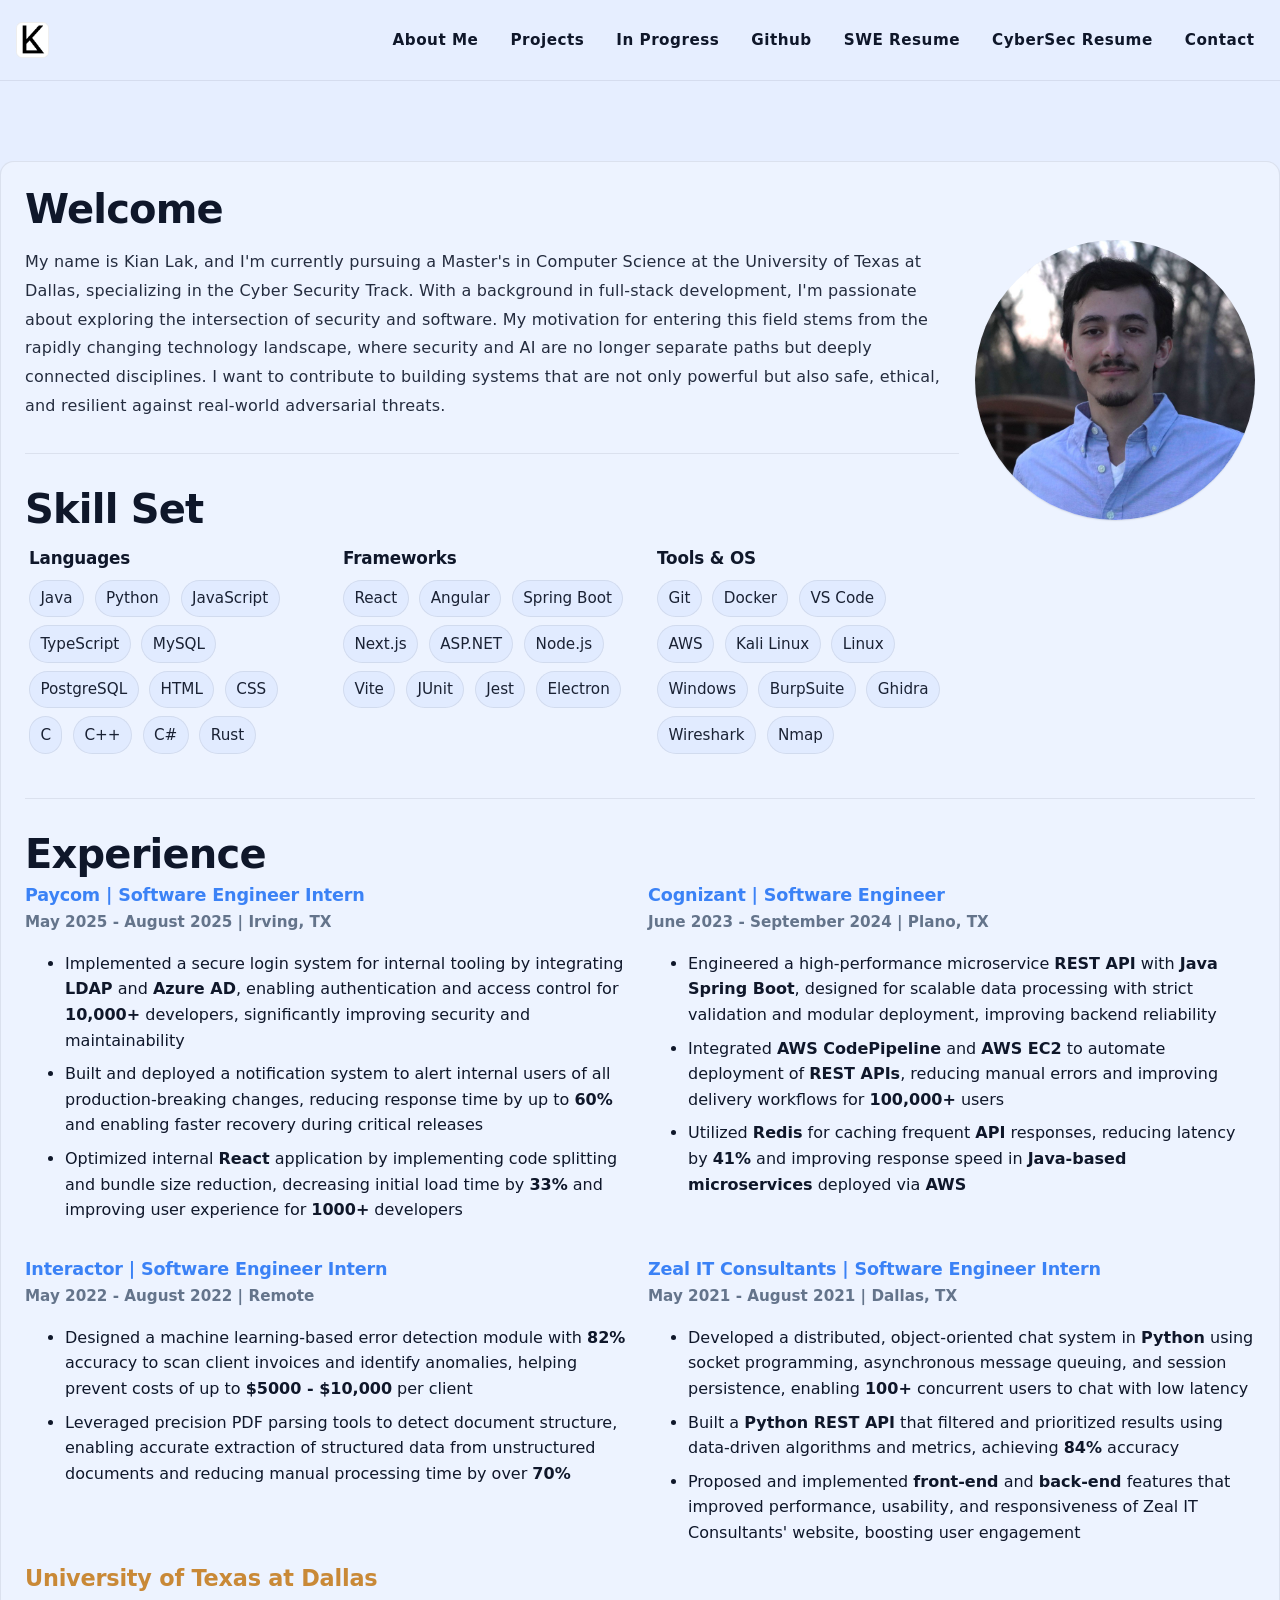
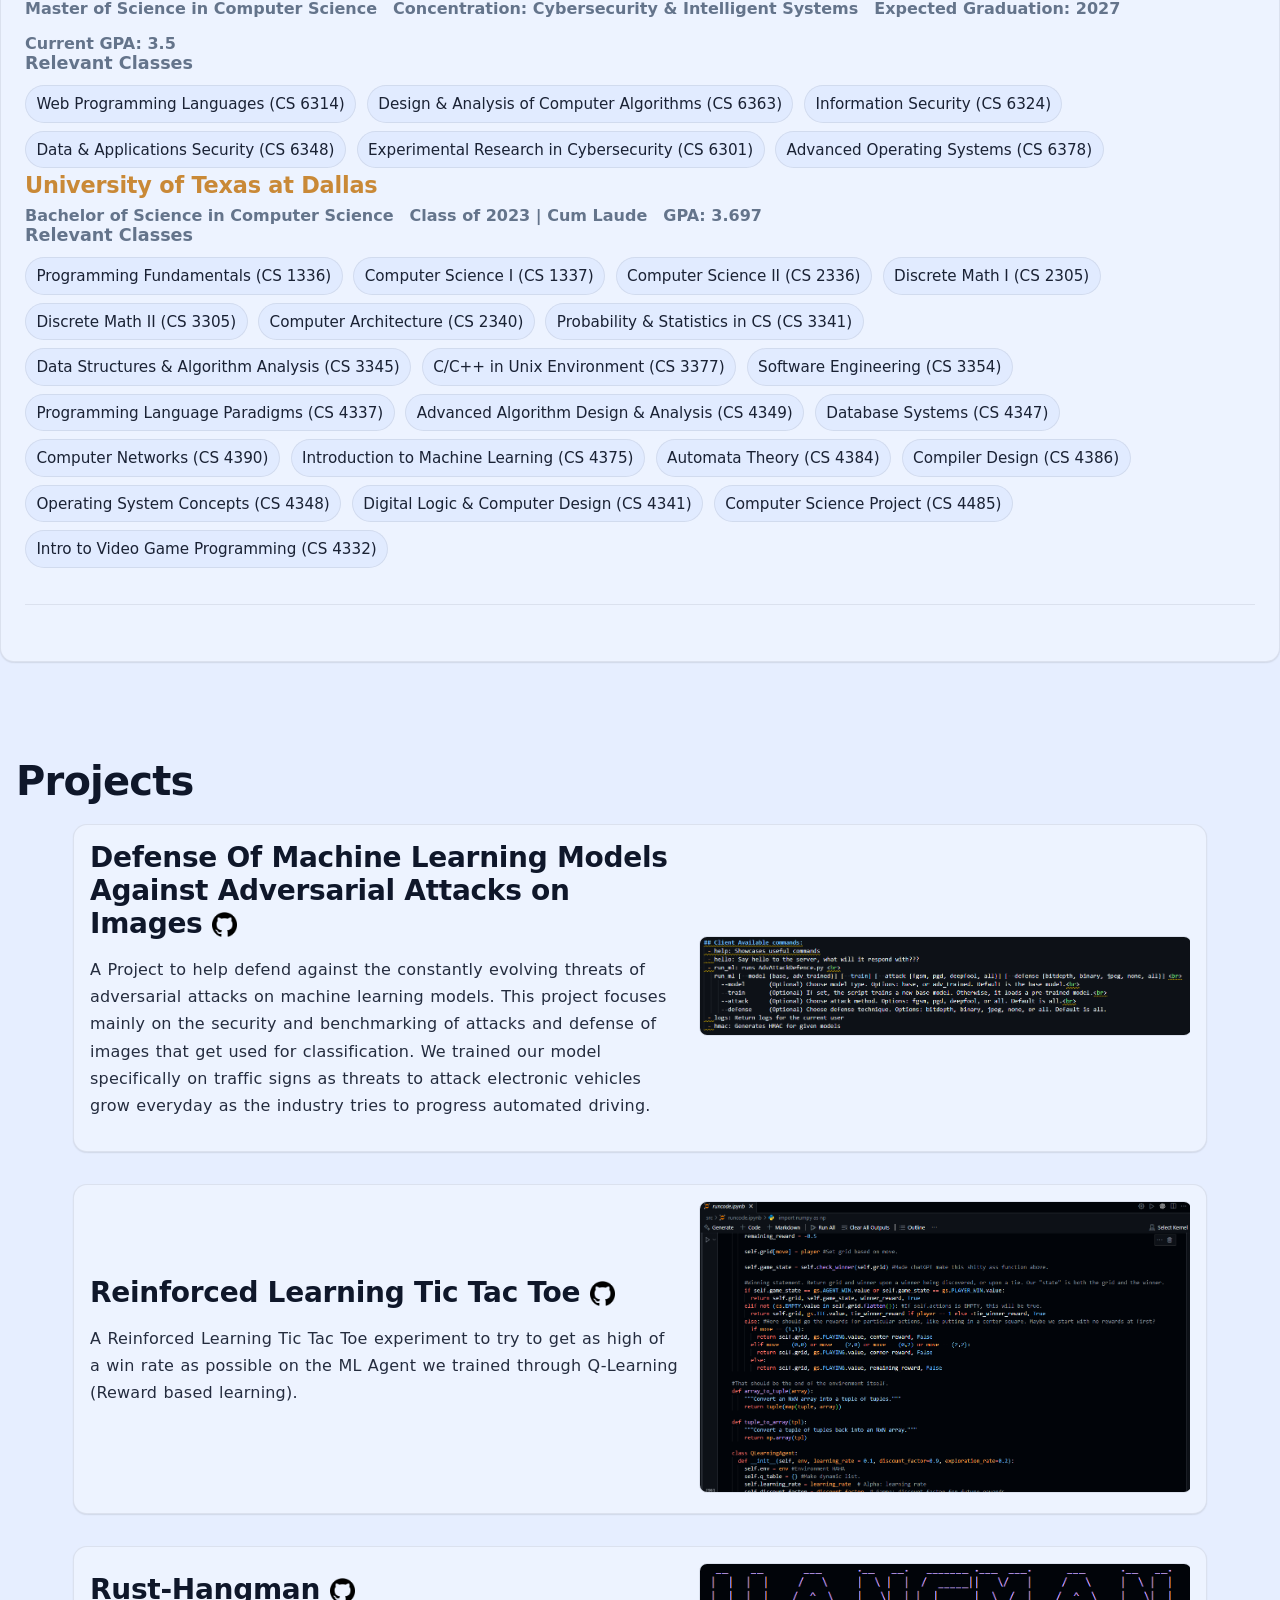
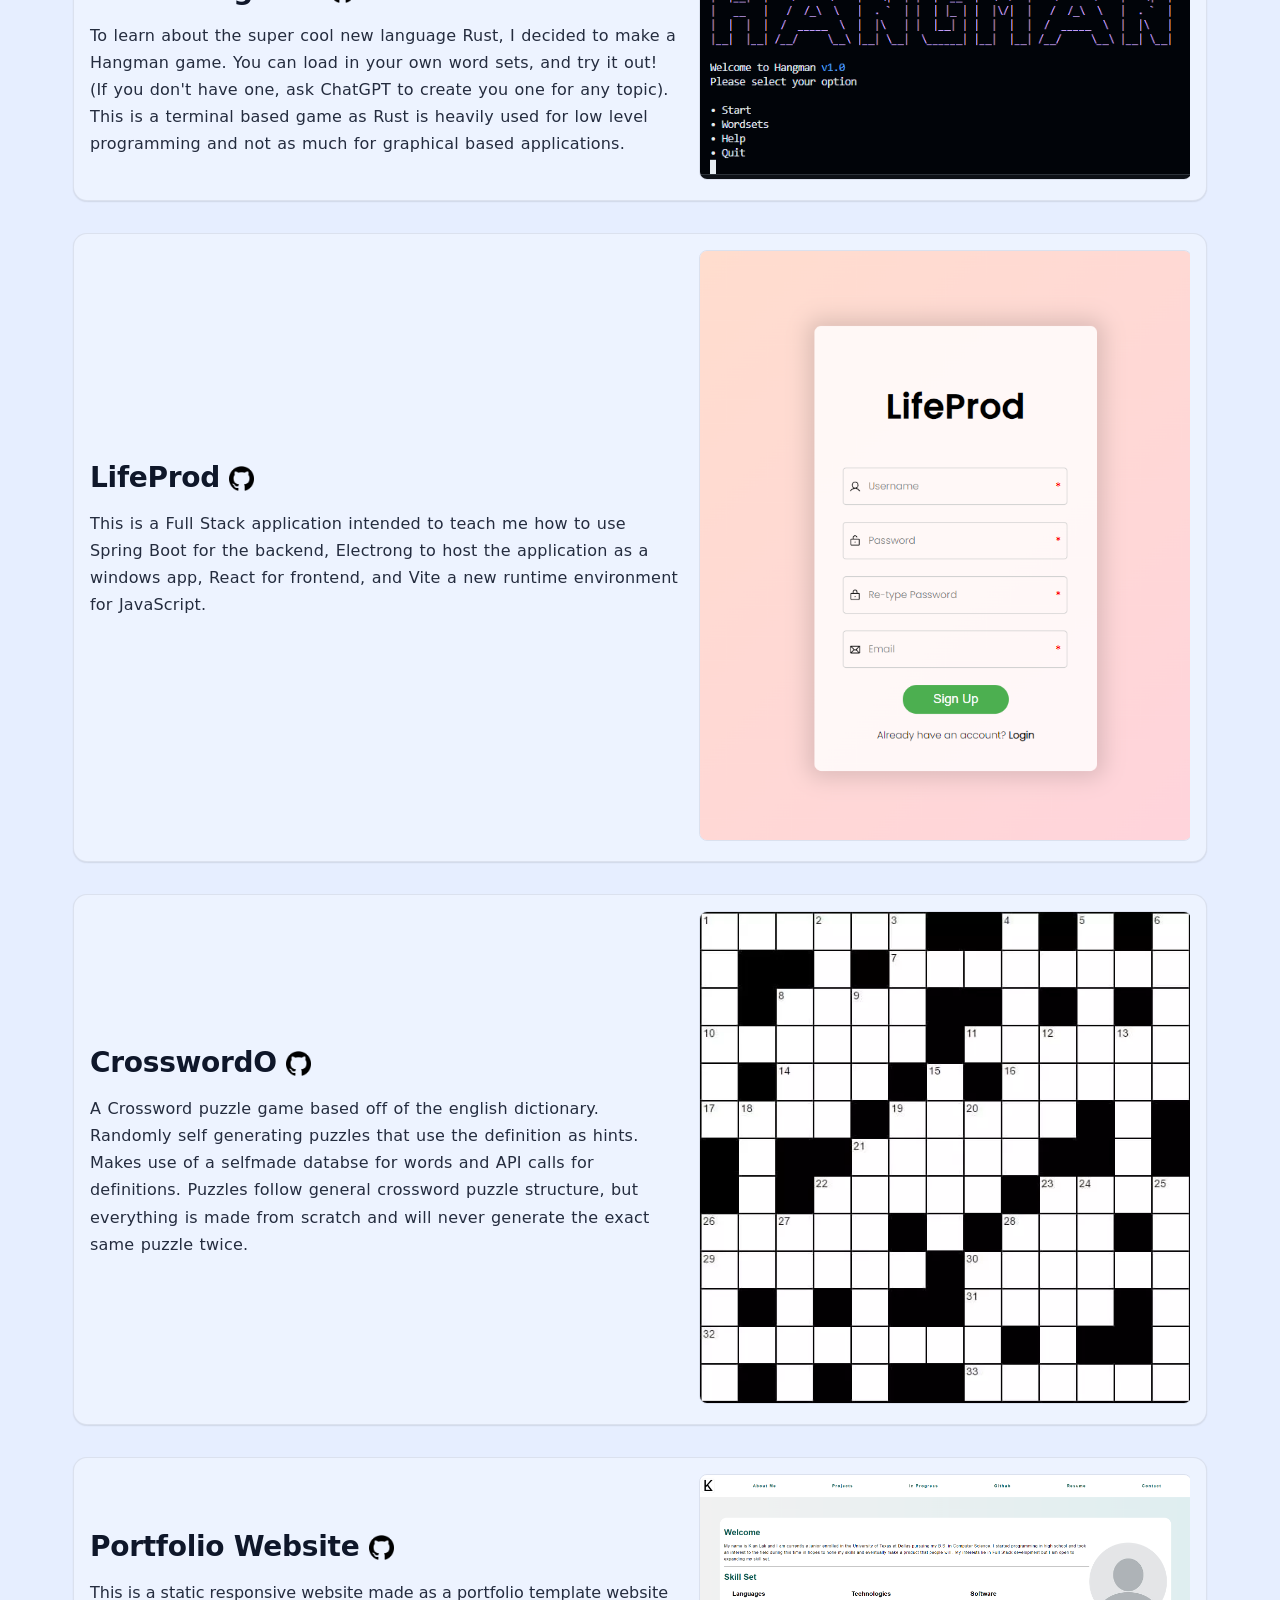
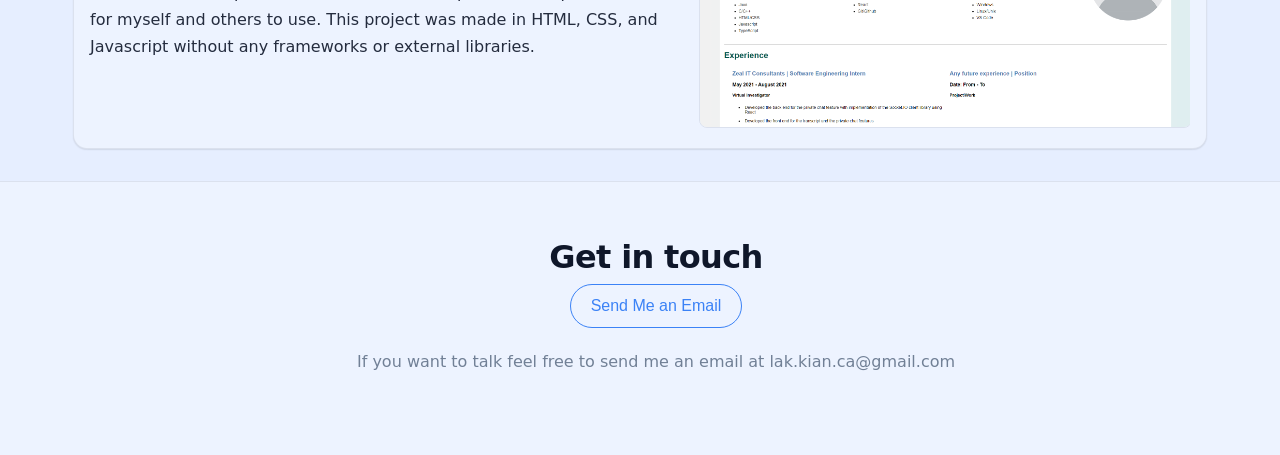
==== commit 936d9a74: "New Look" ====
--- a/index.html
+++ b/index.html
@@ -34,9 +34,10 @@
             <ul class="nav-link">
                 <li><a href="#about-me">About Me</a></li>
                 <li><a href="#projects">Projects</a></li>
-                <li><a href="#in-progres">In Progress</a></li>
+                <li><a href="#in-progress">In Progress</a></li>
                 <li><a href="https://github.com/kianlak" target="_blank">Github</a></li>
-                <li><a href="./Files/Resume.pdf" target="_blank">Resume</a></li>
+                <li><a href="./Files/Kian_Lak_Resume_SWE.pdf" target="_blank">SWE Resume</a></li>
+                <li><a href="./Files/Kian_Lak_Resume_Cyber.pdf" target="_blank">CyberSec Resume</a></li>
                 <li><a href="#contact">Contact</a></li>
             </ul>
 
@@ -61,18 +62,15 @@
                         <!--=== Welcome ===-->
                         <div>
                             <h1>Welcome</h1>
-                            <img class="my-image" src="./Images/Kian Lak.jpg" alt="Kian Lak"/>
+                            <img class="my-image" src="./Images/Kian Lak.jpeg" alt="Kian Lak"/>
                             
                             <!-- Introduction -->
                             <p>
-                                My name is Kian Lak and I am currently a junior 
-                                enrolled in the University of Texas at Dallas 
-                                pursuing my B.S. in Computer Science.  I started
-                                programming in high school and took an interest
-                                to the field during this time in hopes to hone
-                                my skills and eventually make a product that 
-                                people will . My interests lie in Full Stack 
-                                development but I am open to expanding my skill set.
+                                My name is Kian Lak, and I'm currently pursuing a Master's in Computer Science at the University of Texas at Dallas, 
+                                specializing in the Cyber Security Track. With a background in full-stack development, I'm passionate about exploring the 
+                                intersection of security and software. My motivation for entering this field stems from the rapidly changing technology 
+                                landscape, where security and AI are no longer separate paths but deeply connected disciplines. I want to contribute to 
+                                building systems that are not only powerful but also safe, ethical, and resilient against real-world adversarial threats.
                             </p>
                             <hr/>
                         </div>
@@ -86,29 +84,52 @@
                                 <h2>Languages</h2>
                                 <ul>
                                     <li>Java</li>
-                                    <li>C/C++</li>
-                                    <li>HTML/CSS</li>
-                                    <li>Javascript</li>
+                                    <li>Python</li>
+                                    <li>JavaScript</li>
                                     <li>TypeScript</li>
-                                </ul>
-                            </div>
-
-                            <!-- Technologies -->
+                                    <li>MySQL</li>
+                                    <li>PostgreSQL</li>
+                                    <li>HTML</li>
+                                    <li>CSS</li>
+                                    <li>C</li>
+                                    <li>C++</li>
+                                    <li>C#</li>
+                                    <li>Rust</li>
+                                </ul>
+                            </div>
+
+                            <!-- Frameworks -->
                             <div class="skill-set-col">
-                                <h2>Technologies</h2>
+                                <h2>Frameworks</h2>
                                 <ul>
                                     <li>React</li>
-                                    <li>Git/Github</li>
-                                </ul>
-                            </div>
-
-                            <!-- Software -->
+                                    <li>Angular</li>
+                                    <li>Spring Boot</li>
+                                    <li>Next.js</li>
+                                    <li>ASP.NET</li>
+                                    <li>Node.js</li>
+                                    <li>Vite</li>
+                                    <li>JUnit</li>
+                                    <li>Jest</li>
+                                    <li>Electron</li>
+                                </ul>
+                            </div>
+
+                            <!-- Tools & OS -->
                             <div class="skill-set-col">
-                                <h2>Software</h2>
-                                <ul>
+                                <h2>Tools & OS</h2>
+                                <ul>
+                                    <li>Git</li>
+                                    <li>Docker</li>
+                                    <li>VS Code</li>
+                                    <li>AWS</li>
+                                    <li>Kali Linux</li>
+                                    <li>Linux</li>
                                     <li>Windows</li>
-                                    <li>Linux/Unix</li>
-                                    <li>VS Code</li>
+                                    <li>BurpSuite</li>
+                                    <li>Ghidra</li>
+                                    <li>Wireshark</li>
+                                    <li>Nmap</li>
                                 </ul>
                             </div>
                         </div>
@@ -118,92 +139,154 @@
                         <h1>Experience</h1>
                         <div class="experience">
 
+                            <!-- Paycom -->
+                            <div class="experience-div">
+                                <h2>Paycom | Software Engineer Intern</h2>
+                                <h3>May 2025 - August 2025 | Irving, TX</h3>
+                                <ul>
+                                    <li>
+                                        Implemented a secure login system for internal tooling by integrating 
+                                        <b>LDAP</b> and <b>Azure AD</b>, enabling authentication and access control 
+                                        for <b>10,000+</b> developers, significantly improving security and maintainability
+                                    </li>
+                                    <li>
+                                        Built and deployed a notification system to alert internal users of all 
+                                        production-breaking changes, reducing response time by up to <b>60%</b> and 
+                                        enabling faster recovery during critical releases
+                                    </li>
+                                    <li>
+                                        Optimized internal <b>React</b> application by implementing code splitting 
+                                        and bundle size reduction, decreasing initial load time by <b>33%</b> and 
+                                        improving user experience for <b>1000+</b> developers
+                                    </li>
+                                </ul>
+                            </div>
+
+                            <!-- Cognizant -->
+                            <div class="experience-div">
+                                <h2>Cognizant | Software Engineer</h2>
+                                <h3>June 2023 - September 2024 | Plano, TX</h3>
+                                <ul>
+                                    <li>
+                                        Engineered a high-performance microservice <b>REST API</b> with 
+                                        <b>Java Spring Boot</b>, designed for scalable data processing with strict 
+                                        validation and modular deployment, improving backend reliability
+                                    </li>
+                                    <li>
+                                        Integrated <b>AWS CodePipeline</b> and <b>AWS EC2</b> to automate 
+                                        deployment of <b>REST APIs</b>, reducing manual errors and improving 
+                                        delivery workflows for <b>100,000+</b> users
+                                    </li>
+                                    <li>
+                                        Utilized <b>Redis</b> for caching frequent <b>API</b> responses, reducing 
+                                        latency by <b>41%</b> and improving response speed in 
+                                        <b>Java-based microservices</b> deployed via <b>AWS</b>
+                                    </li>
+                                </ul>
+                            </div>
+
+                            <!-- Interactor -->
+                            <div class="experience-div">
+                                <h2>Interactor | Software Engineer Intern</h2>
+                                <h3>May 2022 - August 2022 | Remote</h3>
+                                <ul>
+                                    <li>
+                                        Designed a machine learning-based error detection module with 
+                                        <b>82%</b> accuracy to scan client invoices and identify anomalies, helping 
+                                        prevent costs of up to <b>$5000 - $10,000</b> per client
+                                    </li>
+                                    <li>
+                                        Leveraged precision PDF parsing tools to detect document structure, 
+                                        enabling accurate extraction of structured data from unstructured 
+                                        documents and reducing manual processing time by over <b>70%</b>
+                                    </li>
+                                </ul>
+                            </div>
+
                             <!-- Zeal IT Consultants -->
                             <div class="experience-div">
-                                <h2>Zeal IT Consultants | Software Engineering Intern</h2>
-                                <h3>May 2021 - August 2021</h3>
-
-                                <h4>Virtual Investigator</h4>
-                                <ul>
-                                    <li>
-                                        Developed the back end for the private chat
-                                        feature with implementation of the Socket.IO 
-                                        client library using React
-                                    </li>
-
-                                    <li>
-                                        Developed the front end for the transcript
-                                        and the private chat features
-                                    </li>
-                                </ul>
-
-                                <h4>SpotiFinder</h4>
-                                <ul>
-                                    <li>
-                                        Set up the SpotifyAPI to retrieve JSON data
-                                        for searched tracks
-                                    </li>
-
-                                    <li>
-                                        Developed the front end for the search filter,
-                                        results, and home screen
-                                    </li>
-
-                                    <li>
-                                        Developed an algorithm based on vector distances
-                                        to determine which tracks from a playlist fit the 
-                                        users search criteria and ordered the tracks in 
-                                        order of relevance
-                                    </li>
-                                </ul>
-                            </div>
-
-                            <!-- API AutoFlow Interactor -->
-                            <div class="experience-div">
-                                <h2>API AutoFlow Interactor | Software Engineering Intern</h2>
-                                <h3>May 2022 - August 2022</h3>
-
-                                <h4>FileTract</h4>
-                                <ul>
-                                    <li>
-                                        Developed a fully automated PDF file reading 
-                                        system that can extract necessary data for the 
-                                        suppliers use. 
-                                    </li>
-
-                                    <li>
-                                        Developed algorithms to recognize certain patterns
-                                        for specific files
-                                    </li>
-
-                                    <li>
-                                        Worked on developing self learning/correcting
-                                        system
-                                    </li>
-                                </ul>
-                            </div>
-
-                        </div>
-                        <hr/>
-
+                                <h2>Zeal IT Consultants | Software Engineer Intern</h2>
+                                <h3>May 2021 - August 2021 | Dallas, TX</h3>
+                                <ul>
+                                    <li>
+                                        Developed a distributed, object-oriented chat system in <b>Python</b> 
+                                        using socket programming, asynchronous message queuing, and session 
+                                        persistence, enabling <b>100+</b> concurrent users to chat with low latency
+                                    </li>
+                                    <li>
+                                        Built a <b>Python REST API</b> that filtered and prioritized results using 
+                                        data-driven algorithms and metrics, achieving <b>84%</b> accuracy
+                                    </li>
+                                    <li>
+                                        Proposed and implemented <b>front-end</b> and <b>back-end</b> features 
+                                        that improved performance, usability, and responsiveness of Zeal IT 
+                                        Consultants' website, boosting user engagement
+                                    </li>
+                                </ul>
+                            </div>
+                        </div>
+                        
                         <!--=== Education ===-->
-                        <h1>Education</h1>
                         <div class="education">
+                            <!-- Graduate -->
                             <h2>University of Texas at Dallas</h2>
                             <div>
-                                <h4>Computer Science Major</h3>
-                                <h4>Class of 2023</h4>
-                                <h4>GPA: 3.717</h4>
+                                <h4>Master of Science in Computer Science</h4>
+                                <h4>Concentration: Cybersecurity & Intelligent Systems</h4>
+                                <h4>Expected Graduation: 2027</h4>
+                                <h4>Current GPA: 3.5</h4>
                             </div>
                             <h3>Relevant Classes</h3>
-                            <p>Discrete Math l & ll, Computer Architecture, 
-                                Computer Science l & ll, C/C++ Programming
-                                in a Unix Environment, Advanced Algorithm 
-                                Design & Analysis, Programming Language 
-                                Paradigms, Software Engineering, Database Systems
-                                , Computer Networks, Introduction to Machine Learning
-                            </p>
-                        </div>
+                            <div class="skill-set-col">
+                                <ul>
+                                    <li>Web Programming Languages (CS 6314)</li>
+                                    <li>Design & Analysis of Computer Algorithms (CS 6363)</li>
+                                    <li>Information Security (CS 6324)</li>
+                                    <li>Data & Applications Security (CS 6348)</li>
+                                    <li>Experimental Research in Cybersecurity (CS 6301)</li>
+                                    <li>Advanced Operating Systems (CS 6378)</li>
+                                </ul>
+                            </div>
+                        </div>
+
+                        <div class="education">
+                            <!-- Undergraduate -->
+                            <h2>University of Texas at Dallas</h2>
+                            <div>
+                                <h4>Bachelor of Science in Computer Science</h4>
+                                <h4>Class of 2023 | Cum Laude</h4>
+                                <h4>GPA: 3.697</h4>
+                            </div>
+                            <h3>Relevant Classes</h3>
+                            <div class="skill-set-col">
+                                <ul>
+                                    <li>Programming Fundamentals (CS 1336)</li>
+                                    <li>Computer Science I (CS 1337)</li>
+                                    <li>Computer Science II (CS 2336)</li>
+                                    <li>Discrete Math I (CS 2305)</li>
+                                    <li>Discrete Math II (CS 3305)</li>
+                                    <li>Computer Architecture (CS 2340)</li>
+                                    <li>Probability & Statistics in CS (CS 3341)</li>
+                                    <li>Data Structures & Algorithm Analysis (CS 3345)</li>
+                                    <li>C/C++ in Unix Environment (CS 3377)</li>
+                                    <li>Software Engineering (CS 3354)</li>
+                                    <li>Programming Language Paradigms (CS 4337)</li>
+                                    <li>Advanced Algorithm Design & Analysis (CS 4349)</li>
+                                    <li>Database Systems (CS 4347)</li>
+                                    <li>Computer Networks (CS 4390)</li>
+                                    <li>Introduction to Machine Learning (CS 4375)</li>
+                                    <li>Automata Theory (CS 4384)</li>
+                                    <li>Compiler Design (CS 4386)</li>
+                                    <li>Operating System Concepts (CS 4348)</li>
+                                    <li>Digital Logic & Computer Design (CS 4341)</li>
+                                    <li>Computer Science Project (CS 4485)</li>
+                                    <li>Intro to Video Game Programming (CS 4332)</li>
+                                </ul>
+                            </div>
+                        </div>
+
+                        <hr/>
+
                     </div>
                 </div>
             </div>
@@ -213,6 +296,116 @@
                 <h1>Projects</h1>
 
                 <!-- Holds All Project Information -->
+                <!-- Defense Of Machine Learning Models Against Adversarial Attacks on Images -->
+                <div class="projects-container">
+
+                    <!-- Defense Of Machine Learning Models Against Adversarial Attacks on ImagesProject -->
+                    <div class="project-text"> <!-- Defense Of Machine Learning Models Against Adversarial Attacks on Images Website -->
+                        <h2 style="margin-top: 0%;"> Defense Of Machine Learning Models Against Adversarial Attacks on Images
+                            <!-- Github Link --> 
+                            <a href="https://github.com/kianlak/adverserial-ml-security" target="_blank"><img src="./Images/Github Logo.png" alt="Github Logo" style="height: 25px; width: 25px;"></a>
+                        </h2>
+                        <p>
+                            A Project to help defend against the constantly evolving threats of adversarial
+                            attacks on machine learning models. This project focuses mainly on the security
+                            and benchmarking of attacks and defense of images that get used for classification.
+                            We trained our model specifically on traffic signs as threats to attack electronic
+                            vehicles grow everyday as the industry tries to progress automated driving.
+                        </p>
+                    </div>
+                    <div class="project-image-container"> <!-- Project Image Preivew -->
+                        <a href="https://github.com/kianlak/adverserial-ml-security" target="_blank"><img src="./Images/mldefense.png" alt="Portfolio Website Preview"></a>
+                    </div>
+
+                </div>
+                <!-- Reinforced Learning Tic Tac Toe -->
+                <div class="projects-container">
+
+                    <!-- Reinforced Learning Tic Tac Toe Project -->
+                    <div class="project-text"> <!-- Reinforced Learning Tic Tac Toe Website -->
+                        <h2 style="margin-top: 0%;"> Reinforced Learning Tic Tac Toe
+                            <!-- Github Link --> 
+                            <a href="https://github.com/kianlak/RLTicTacToe" target="_blank"><img src="./Images/Github Logo.png" alt="Github Logo" style="height: 25px; width: 25px;"></a>
+                        </h2>
+                        <p>
+                            A Reinforced Learning Tic Tac Toe experiment to try to get as high of a win rate
+                            as possible on the ML Agent we trained through Q-Learning (Reward based learning).
+                        </p>
+                    </div>
+                    <div class="project-image-container"> <!-- Project Image Preivew -->
+                        <a href="https://github.com/kianlak/RLTicTacToe" target="_blank"><img src="./Images/RLTicTacToe.png" alt="Portfolio Website Preview"></a>
+                    </div>
+
+                </div>
+
+                <!-- rust-hangman -->
+                <div class="projects-container">
+
+                    <!-- rust-hangman Project -->
+                    <div class="project-text"> <!-- rust-hangman Website -->
+                        <h2 style="margin-top: 0%;"> Rust-Hangman
+                            <!-- Github Link --> 
+                            <a href="https://github.com/kianlak/Rust-Hangman" target="_blank"><img src="./Images/Github Logo.png" alt="Github Logo" style="height: 25px; width: 25px;"></a>
+                        </h2>
+                        <p>
+                            To learn about the super cool new language Rust, I decided to make a Hangman game.
+                            You can load in your own word sets, and try it out! (If you don't have one, ask
+                            ChatGPT to create you one for any topic). This is a terminal based game as Rust
+                            is heavily used for low level programming and not as much for graphical based
+                            applications.
+                        </p>
+                    </div>
+                    <div class="project-image-container"> <!-- Project Image Preivew -->
+                        <a href="https://github.com/kianlak/Rust-Hangman" target="_blank"><img src="./Images/hangman.png" alt="Portfolio Website Preview"></a>
+                    </div>
+
+                </div>
+
+                <!-- LifeProd -->
+                <div class="projects-container">
+
+                    <!-- LifeProd Project -->
+                    <div class="project-text"> <!-- LifeProd Website -->
+                        <h2 style="margin-top: 0%;"> LifeProd
+                            <!-- Github Link --> 
+                            <a href="https://github.com/kianlak/lifeprod" target="_blank"><img src="./Images/Github Logo.png" alt="Github Logo" style="height: 25px; width: 25px;"></a>
+                        </h2>
+                        <p>
+                            This is a Full Stack application intended to teach me how to
+                            use Spring Boot for the backend, Electrong to host the application
+                            as a windows app, React for frontend, and Vite a new runtime
+                            environment for JavaScript.
+                        </p>
+                    </div>
+                    <div class="project-image-container"> <!-- Project Image Preivew -->
+                        <a href="https://github.com/kianlak/lifeprod" target="_blank"><img src="./Images/LifeProd.png" alt="Portfolio Website Preview"></a>
+                    </div>
+
+                </div>
+                
+                <div class="projects-container">
+                    <!-- CrosswordO -->
+                    <div class="project-text"> <!-- CrosswordO -->
+                            <h2 style="margin-top: 0%;"> CrosswordO
+                                <!-- Github Link --> 
+                                <a href="https://github.com/kianlak/CrosswordO" target="_blank"><img src="./Images/Github Logo.png" alt="Github Logo" style="height: 25px; width: 25px;"></a>
+                            </h2>
+                            <p>
+                                A Crossword puzzle game based off of the english dictionary.
+                                Randomly self generating puzzles that use the definition as
+                                hints. Makes use of a selfmade databse for words and API calls
+                                for definitions. Puzzles follow general crossword puzzle 
+                                structure, but everything is made from scratch and will never
+                                generate the exact same puzzle twice.
+                            </p>
+                        </div>
+                        <div class="project-image-container"> <!-- Project Image Preivew -->
+                            <a href="https://github.com/kianlak/CrosswordO" target="_blank"><img src="./Images/CrosswordO.png" alt="Portfolio Website Preview"></a>
+                        </div>
+
+                    </div>
+                </div>
+                
                 <div class="projects-container">
 
                     <!-- Portfolio Project -->
@@ -236,12 +429,10 @@
                 
 
                 <!--=== In Progress ===-->
-                <h1>In Progress</h1>
-
-                <!-- In Progress Projects -->
-                <div class="projects-container" id="in-progres">
-
-                    <!-- CrosswordO -->
+                <!-- <h1>In Progress</h1>
+
+                <div class="projects-container" id="in-progress">
+
                     <div class="project-text">
                         <h2 style="margin-top: 0%;"> CrosswordO
                             
@@ -255,11 +446,11 @@
                             generate the exact same puzzle twice.
                         </p>
                     </div>
-                    <div class="project-image-container"> <!-- Project Image Preivew -->
+                    <div class="project-image-container"> 
                         <a target="_blank"><img src="./Images/Portfolio Website.png" alt="Portfolio Website Preview"></a>
                     </div>
 
-                </div>
+                </div> -->
             </div>
 
             <!--=== Contact ===-->
@@ -274,4 +465,4 @@
             </div>
         </div>
     </body>
-</html>+</html>
--- a/index.css
+++ b/index.css
@@ -1,20 +1,81 @@
-/*Body Container*/
+/*
+  Base styles (light theme, no CSS vars)
+*/
+
+/* Body Container */
 .body-container {
-    background-image: linear-gradient(270deg, #DFEEF0, #F1F1F1);
-    margin: 0px;
-    padding: 0px;
-    height: auto;
-    font-family: Arial, Helvetica, sans-serif;
+  margin: 0;
+  padding: 0;
+  min-height: 100vh;
+  color: #0f172a;
+  font-family: ui-sans-serif, system-ui, -apple-system, Segoe UI, Roboto, Ubuntu, Cantarell,
+    Noto Sans, Helvetica Neue, Arial, "Apple Color Emoji", "Segoe UI Emoji";
+  background: #e6eeff; /* slightly darker blue-tinted white */
 }
 
-/*Showcase*/
-.showcase {
-    z-index: -1;
-    max-width: auto;
-    max-height: auto;
+/* Layout wrapper for sections if needed */
+.container {
+  max-width: 1100px;
+  margin: 0 auto;
+  padding: 0 1.25rem;
 }
 
-/*Jump between site*/
-html {
-    scroll-behavior: smooth;
-}+/* Showcase wrapper */
+.showcase { z-index: 0; }
+
+/* Smooth anchor scrolling */
+html { scroll-behavior: smooth; }
+
+/* Headings */
+h1, h2, h3, h4 { color: #0f172a; margin: 0 0 0.5rem 0; }
+h1 { font-size: clamp(1.8rem, 1.2rem + 2vw, 2.5rem); letter-spacing: -0.02em; }
+h2 { font-size: clamp(1.3rem, 1rem + 1vw, 1.75rem); letter-spacing: -0.01em; }
+h3 { font-size: 1.1rem; color: #64748b; font-weight: 600; }
+h4 { font-size: 1rem; color: #64748b; font-weight: 600; }
+
+p { color: #0f172a; opacity: 0.9; line-height: 1.7; }
+
+/* Links */
+a { color: #3b82f6; text-decoration: none; }
+a:hover { text-decoration: underline; text-underline-offset: 3px; }
+/* Better focus visibility */
+a:focus-visible, .btn:focus-visible, button:focus-visible {
+  outline: 3px solid #60a5fa;
+  outline-offset: 2px;
+  border-radius: 8px;
+}
+
+/* Buttons: outline by default for light accent */
+.btn {
+  display: inline-flex;
+  align-items: center;
+  gap: 0.5rem;
+  padding: 0.65rem 1rem;
+  border: 1px solid currentColor;
+  color: #3b82f6;
+  border-radius: 999px;
+  background: transparent;
+  font-weight: 600;
+  letter-spacing: 0.2px;
+  box-shadow: 0 1px 2px rgba(2, 6, 23, 0.06), 0 1px 1px rgba(2, 6, 23, 0.04);
+  transition: transform 0.15s ease, box-shadow 0.2s ease, background 0.2s ease, opacity 0.2s ease;
+}
+.btn:hover { transform: translateY(-1px); box-shadow: 0 6px 20px rgba(2, 6, 23, 0.08); background: #e9f2ff; }
+.btn:active { transform: translateY(0); }
+
+/* Utility */
+.surface {
+  background: #ffffff;
+  border: 1px solid rgba(15, 23, 42, 0.08);
+  border-radius: 14px;
+  box-shadow: 0 1px 2px rgba(2, 6, 23, 0.06), 0 1px 1px rgba(2, 6, 23, 0.04);
+}
+
+.subtle { color: #64748b; }
+
+hr { border: none; border-top: 1px solid rgba(15, 23, 42, 0.08); margin: 2rem 0; }
+
+/* Reduce motion */
+@media (prefers-reduced-motion: reduce) {
+  * { animation-duration: 0.01ms !important; animation-iteration-count: 1 !important; transition-duration: 0.01ms !important; scroll-behavior: auto !important; }
+}
--- a/navbar.css
+++ b/navbar.css
@@ -1,131 +1,110 @@
 /*======================
-    Navigation Bar
+    Navigation Bar (no CSS vars)
 ======================*/
-/*Navigation Bar*/
 nav {
-    display: flex;
-    justify-content: space-around;
-    align-items: center;
-    min-height: 7vh;
-    padding: 0.5% 0.5%;
-    position: sticky;
-    background-color: #FFFFFF;
+  position: sticky;
+  top: 0;
+  z-index: 50;
+  display: flex;
+  align-items: center;
+  justify-content: space-between;
+  gap: 1rem;
+  min-height: 64px;
+  padding: 0.5rem 1rem;
+  background: rgba(230, 238, 255, 0.90); /* slightly darker blue-tinted */
+  backdrop-filter: saturate(1.3) blur(10px);
+  -webkit-backdrop-filter: saturate(1.3) blur(10px);
+  border-bottom: 1px solid rgba(15, 23, 42, 0.08);
 }
 
-/*Content For The Navigation Bar*/
+.logo { height: 36px; width: auto; display: block; }
+
+/* Desktop links */
 .nav-link {
-    display: flex;
-    justify-content: space-around;
-    width: 100%;
-    list-style: none;
+  display: flex;
+  align-items: center;
+  justify-content: flex-end;
+  flex: 1 1 auto;
+  gap: clamp(0.6rem, 1vw, 1.2rem);
+  list-style: none;
+  margin: 0;
+  padding: 0 0 0 1rem;
 }
 
 .nav-link a {
-    color: #015249;
-    text-decoration: none;
-    letter-spacing: 3px;
-    font-weight: bold;
-    font-size: 14.5px;
-    transition: all 0.4s ease 0s;
+  color: #0f172a;
+  text-decoration: none;
+  letter-spacing: 0.5px;
+  font-weight: 600;
+  font-size: 0.95rem;
+  padding: 0.4rem 0.6rem;
+  border-radius: 10px;
+  transition: color .2s ease, background .2s ease, opacity .2s ease;
 }
 
 .nav-link a:hover {
-    color: #A5A5AF;
+  color: #3b82f6;
+  background: rgba(239, 246, 255, 0.7);
 }
 
-/*Logo*/
-.logo {
-    width: auto;
-    height: fit-content;
-    z-index: 1;
+/* Kian Lak title (mobile) */
+.my-name {
+  display: none;
+  color: #0f172a;
+  letter-spacing: 1px;
+  font-weight: 700;
+  font-size: 1.2rem;
 }
 
-/*======================
-    Mobile Styling
-======================*/
-/*Kian Lak*/
-.my-name {
-    display: none;
-    color: #015249;
-    letter-spacing: 3px;
-    font-weight: bold;
-    font-size: 1.5rem;
+/* Dropdown (hamburger) */
+.dropdown { display: none; cursor: pointer; }
+.dropdown div {
+  width: 26px; height: 3px; background-color: #0f172a;
+  margin: 5px; border-radius: 2px; transition: all 0.3s ease;
 }
 
-/*Dropdown*/
-.dropdown {
-    display: none;
-    cursor: pointer;
+/* Mobile */
+@media screen and (max-width: 710px) {
+  nav { justify-content: space-between; }
+
+  .nav-link {
+    position: absolute;
+    inset: 64px 0 auto 0; /* top, right, bottom, left */
+    height: calc(100vh - 64px);
+    display: flex;
+    flex-direction: column;
+    align-items: center;
+    justify-content: flex-start;
+    padding-top: 1.25rem;
+    background: #ffffff;
+    border-bottom: 1px solid rgba(15, 23, 42, 0.08);
+    transform: translateY(-120%);
+    transition: transform 0.35s ease-in;
+  }
+
+  .nav-link li { opacity: 0; }
+
+  .my-name { display: block; font-weight: 800; }
+
+  .dropdown { display: block; }
 }
 
-.dropdown div {
-    width: 25px;
-    height: 3px;
-    background-color: #015249;
-    margin: 5px;
-    transition: all 0.3s ease;
+/* Active mobile dropdown */
+.nav-active { transform: translateY(0%); }
+
+/* Add subtle shadow when page is scrolled */
+nav.scrolled {
+  background: rgba(230, 238, 255, 0.96);
+  box-shadow: 0 6px 20px rgba(2, 6, 23, 0.08);
 }
 
-/*Special Adjustments*/
-@media screen and (max-width: 710px) {
-    nav {    
-        justify-content: space-between;
-    }
-
-    /*Sets Up Content For Dropdown*/
-    .nav-link {
-        position: absolute;
-        right: 0px;
-        height: 92vh;
-        top: 6vh;
-        display: flex;
-        flex-direction: column;
-        align-items: center;
-        transform: translateY(-150%);
-        transition: transform 0.4s ease-in;
-        background-color: #FFFFFF;
-    }
-
-    /*Removes Contents On Navigation Bar*/
-    .nav-link li {
-       opacity: 0;
-    }
-
-    /*Page Filler For Mobile*/
-    .my-name {
-        display: block;
-        font-weight: bold;
-        z-index: 1;
-    }
-
-    /*Displays Dropdown*/
-    .dropdown {
-        display: block;
-    }
+/* Fade-in animation for links */
+@keyframes navLinkFadeIn {
+  from { opacity: 0; transform: translateY(-6px); }
+  to { opacity: 1; transform: translateY(0px); }
 }
 
-/*Active Mobile Dropdown*/
-.nav-active {
-    transform: translateY(0%);
-}
-
-/*Animation Script For Content*/
-@keyframes navLinkFadeIn {
-    from { opacity: 0; transform: translateX(50px); }
-    to { opacity: 1; transform: translateX(0px); }
-}
-
-/*===============================
-    Dropdown Toggle Animation
-===============================*/
-.toggle .line1 {
-    transform: rotate(-45deg) translate(-5px, 6px);
-}
-
-.toggle .line2 {
-    opacity: 0;
-}
-
-.toggle .line3 {
-    transform: rotate(45deg) translate(-5px, -6px);
-}+/* Dropdown toggle animation */
+.toggle .line1 { transform: rotate(-45deg) translate(-5px, 6px); }
+.toggle .line2 { opacity: 0; }
+.toggle .line3 { transform: rotate(45deg) translate(-5px, -6px); }
--- a/about-me.css
+++ b/about-me.css
@@ -1,148 +1,84 @@
 /*========================
-    About Me Section
+    About Me Section (no CSS vars)
 ========================*/
-/*General Layout*/
-.about-me {
-    height: auto;
-    display: block;
-    z-index: -1;
-    margin: 5rem 5rem 8rem 5rem;
+.about-me { margin: 5rem auto 6rem auto; }
+
+.about-me-white-container {
+  background-color: #edf3ff; /* slightly darker blue-tinted white */
+  border-radius: 14px;
+  border: 1px solid rgba(15, 23, 42, 0.08);
+  box-shadow: 0 1px 2px rgba(2, 6, 23, 0.06), 0 1px 1px rgba(2, 6, 23, 0.04);
 }
 
-/*My Image*/
+.about-me-content { padding: clamp(1rem, 2vw, 1.5rem); }
+
+/* Welcome */
+.about-me-content h1 { color: #0f172a; }
+
+/* Intro layout: text + image */
 .my-image {
-    width: 20vw;
-    max-width: 300px;
-    height: auto;
-    border-radius: 50%;
-    float: right;
+  width: min(280px, 38vw);
+  height: auto;
+  border-radius: 50%;
+  float: right;
+  margin: 0 0 0.75rem 1rem;
+  box-shadow: 0 1px 2px rgba(2, 6, 23, 0.06), 0 1px 1px rgba(2, 6, 23, 0.04);
 }
 
-/*Container Holding all information*/
-.about-me-white-container {
-    background-color: white;
-    border-radius: 25px;
-    max-height: auto;
-}
-
-/*Container Holding all the Content*/
-.about-me-content {
-    padding: 1rem;
-}
-
-/*Welcome*/
-.about-me-content h1 {
-    color: #015249;
-    display: block;
-}
-
-/*Introduction*/
 .about-me-content p {
-    font-size: 15.5px;
-    display: block;
-    letter-spacing: 1px;
-    line-height: 25px;
+  font-size: 1rem;
+  letter-spacing: 0.2px;
+  line-height: 1.8;
 }
 
 /*===============
     Skill Set
 ===============*/
-/*Skill Set Row*/
 .skill-set-row {
-    display: flex;
-    flex-wrap: wrap;
-    padding: 1rem;
+  display: grid;
+  grid-template-columns: repeat(3, minmax(0, 1fr));
+  gap: 1rem;
+  padding: 0.5rem 0.25rem;
 }
 
-/*Skill Set Column*/
-.skill-set-col {
-    flex: 1;
-}
-
-/*Categories*/
-.skill-set-col h2 {
-    margin: 1rem;
-}
-
-/*Listed Information*/
+.skill-set-col { flex: 1; }
+.skill-set-col h2 { margin: 0.5rem 0; color: #0f172a; font-size: 1.05rem; }
+.skill-set-col ul { list-style: none; padding-left: 0; margin: 0; }
 .skill-set-col li {
-    font-size: 1rem;
-    line-height: 25px;
+  display: inline-block;
+  font-size: 0.95rem;
+  line-height: 1.6;
+  color: #0f172a;
+  opacity: 0.95;
+  background: #e1ebff; /* slightly darker blue chip */
+  border: 1px solid rgba(15, 23, 42, 0.08);
+  border-radius: 999px;
+  padding: 0.35rem 0.65rem;
+  margin: 0.25rem 0.35rem 0.25rem 0;
 }
 
 /*================
     Experience
 ================*/
-/*General Experience Layout*/
-.experience {
-    display: flex;
-    flex-wrap: wrap;
-    margin-left: 2rem;
-}
-
-/*Dividing Experiences*/
-.experience-div {
-    width: 50%;
-}
-
-/*Company and position*/
-.experience h2 {
-    font-size: 22px;
-    color: #5281b1;
-}
-
-/*Timeframe and Projects*/
-.experience h3 h4 {
-    margin-left: 0.5rem;
-    font-size: 18px;
-}
-
-/*Project Descriptions*/
-.experience li {
-    padding: 0.5rem;
-}
+.experience { display: grid; grid-template-columns: repeat(2, minmax(0, 1fr)); gap: 1rem; margin-left: 0; }
+.experience-div { width: 100%; padding-right: 0.5rem; }
+.experience h2 { font-size: 1.1rem; color: #3b82f6; }
+.experience h3 { margin: 0.25rem 0; font-size: 0.95rem; color: #64748b; }
+.experience h4 { margin: 0 0 0.25rem 0; font-size: 0.95rem; color: #64748b; }
+.experience li { padding: 0.25rem 0; line-height: 1.6; }
 
 /*===============
     Education
 ===============*/
-/*General Education Layout*/
-.education {
-    margin-left: 2rem;
+.education { margin: 0; }
+.education div { display: flex; flex-wrap: wrap; gap: 1rem; }
+.education h4 { margin: 0; color: #64748b; }
+.education h2 { font-size: 1.4rem; color: #c98937; }
+
+/* Mobile tweaks */
+@media screen and (max-width: 710px) {
+  .about-me { margin: 3rem 1rem 4rem 1rem; }
+  .my-image { min-width: 60%; padding: 1.25rem; }
+  .experience { grid-template-columns: 1fr; }
+  .skill-set-row { grid-template-columns: 1fr; }
 }
-
-/*Education Information Layout*/
-.education div {
-    display: flex;
-    flex-wrap: wrap;
-}
-
-/*Education Information Spacing*/
-.education h4 {
-    margin-right: 2rem;
-}
-
-/*University Name*/
-.education h2 {
-    font-size: 28px;
-    color: #c98937;
-}
-
-/*Special Adjustments*/
-@media screen and (max-width: 710px) {
-
-    /*Contains Body of the White Container*/
-    .about-me {
-        margin: 5rem 1rem 5rem 1rem;
-    }
-
-    /*Mobile Image Size Fix*/
-    .my-image {
-        min-width: 65%;
-        padding: 5rem;
-    }
-
-    /*Experience Mobile Format Fix*/
-    .experience-div {
-        width: 100%;
-    }
-}
--- a/projects.css
+++ b/projects.css
@@ -1,92 +1,72 @@
 /*=====================
-    Project Spacing
+    Projects (no CSS vars)
 =====================*/
-/*Contains everything in projects*/
 .projects {
-    height: auto;
-    margin-top: 5rem;
-    background-color: white;
+  height: auto;
+  margin-top: 4rem;
+  background: transparent;
 }
 
 .projects h1 {
-    color: #015249;
-    display: block;
-    padding: 1rem;
-    padding-left: 6rem;
+  color: #0f172a;
+  padding: 0 1rem;
+  margin: 0 0 1rem 0;
 }
 
 .projects p {
-    font-size: 18px;
-    word-spacing: 3px;
-    letter-spacing: 1px;
+  font-size: 1rem;
+  word-spacing: 1px;
+  letter-spacing: 0.2px;
 }
 
-/*Holds all the projects content*/
+/* Card container for a single project pair */
 .projects-container {
-    display: flex;
-    flex-wrap: wrap;
-    padding-left: 8rem;
+  display: grid;
+  grid-template-columns: 1.2fr 1fr;
+  align-items: center;
+  gap: 1.25rem;
+  padding: 1rem 1rem;
+  margin: 1.25rem auto 2rem auto;
+  max-width: 1100px;
+  background: #edf3ff; /* slightly darker blue-tinted white */
+  border: 1px solid rgba(15, 23, 42, 0.08);
+  border-radius: 14px;
+  box-shadow: 0 1px 2px rgba(2, 6, 23, 0.06), 0 1px 1px rgba(2, 6, 23, 0.04);
+  transition: transform .2s ease, box-shadow .2s ease;
 }
+.projects-container:hover { transform: translateY(-2px); box-shadow: 0 6px 20px rgba(2, 6, 23, 0.08); }
 
-/*The project text*/
-.project-text {
-    padding-top: 1.5%;
-    width: 45%;
+/* The project text */
+.project-text { padding-top: 0; width: 100%; }
+.project-text h2 { margin: 0 0 0.25rem 0; }
+.project-text h2 a img { vertical-align: middle; }
+
+/* The project image preview container */
+.project-image-container { margin: 0; height: auto; width: 100%; position: relative; overflow: hidden; }
+.project-image-container img {
+  width: 100%; height: auto; border-radius: calc(14px - 6px);
+  transition: .3s ease; transform: translateY(0%);
+  border: 1px solid rgba(15, 23, 42, 0.08);
 }
+.project-image-container:hover img { opacity: 0.9; transform: translateY(-2%); }
 
-/*The project image preview container*/
-.project-image-container {
-    margin-bottom: 3rem;
-    height: auto;
-    width: 45%;
+/* Subtle overlay CTA on hover */
+.project-image-container::after {
+  content: "View";
+  position: absolute;
+  left: 50%; top: 50%; transform: translate(-50%, calc(-50% + 8px));
+  padding: 0.35rem 0.7rem;
+  font-size: 0.9rem; color: #1f2937; background: rgba(230,238,255,0.92);
+  border: 1px solid rgba(15, 23, 42, 0.08);
+  border-radius: 999px;
+  opacity: 0; transition: opacity .25s ease, transform .25s ease;
 }
+.project-image-container:hover::after { opacity: 1; transform: translate(-50%, -50%); }
 
-.project-image-container img {
-    width: 100%;
-    transition: .3s ease;
-    transform: translateY(5%);
+/* Mobile */
+@media screen and (max-width: 710px) {
+  .projects h1 { padding-left: 1rem; }
+  .projects-container { grid-template-columns: 1fr; padding: 1rem; border-radius: 14px; }
+  .project-text, .project-image-container { width: 100%; }
+  .project-image-container img { width: 100%; margin-right: 0; }
 }
-
-.project-image-container:hover img {
-    opacity: 0.5;
-    height: auto;
-    transition: .3s ease;
-    transform: translateY(-5%);
-}
-
-/*Special Adjustments*/
-@media screen and (max-width: 710px) {
-    /*Fixes Heading Spacing*/
-    .projects h1 {
-        padding-left: 1rem;
-    }
-
-    /*Sets content from 50-50 on each side to a top bottom*/
-    .projects-container {
-        align-items: center;
-        flex-direction: column;
-        flex-wrap: nowrap;
-        padding: 0rem 1rem 0rem 1rem;
-    }
-
-    /*====================
-        Fixing Spacing
-    ====================*/
-    .project-content {
-        width: 100%;
-    }
-
-    .project-text {
-        width: 100%;
-    }
-
-    .project-image-container img {
-        width: 100%;
-        margin-right: 0rem;
-    }
-
-    .project-image-container {
-        margin-right: 0rem;
-        width: 100%;
-    }
-}
--- a/contact.css
+++ b/contact.css
@@ -1,44 +1,35 @@
 /*=============
-    Contant
+    Contact (no CSS vars)
 =============*/
-/*Holds everything for the contact section*/
 .contact {
-    display: flex;
-    flex-direction: column;
-    justify-content: center;
-    align-items: center;
-    width: 100%;
-    height: auto;
-    background-color: #015249;
+  display: flex;
+  flex-direction: column;
+  justify-content: center;
+  align-items: center;
+  width: 100%;
+  height: auto;
+  padding: 3rem 1rem 4rem 1rem;
+  background: #edf3ff; /* slightly darker blue-tinted white */
+  border-top: 1px solid rgba(15, 23, 42, 0.08);
 }
 
-.contact h1 {
-    font-size: 40px;
-    margin-top: 1rem;
-    color: white;
+.contact h1 { font-size: clamp(1.6rem, 1.2rem + 1vw, 2rem); margin-top: 0.5rem; color: #0f172a; }
+.contact p { text-align: center; font-size: 1rem; margin-top: 1.25rem; color: #64748b; }
+
+.contact a { text-decoration: none; color: inherit; font-size: 1rem; }
+
+/* Outline button harmonized with global .btn */
+.contact button {
+  background: transparent;
+  border: 1px solid #3b82f6;
+  color: #3b82f6;
+  padding: 0.75rem 1.2rem;
+  text-align: center;
+  display: inline-flex;
+  align-items: center;
+  gap: 0.5rem;
+  font-size: 1rem;
+  border-radius: 999px;
+  transition: transform 0.15s ease, background 0.2s ease, box-shadow 0.2s ease;
 }
-
-.contact p {
-    text-align: center;
-    font-size: 18px;
-    margin-top: 2rem;
-    color: white;
-}
-
-.contact a {
-    text-decoration: none;
-    color: white;
-    font-size: 20px;
-}
-
-.contact button {
-    background-color: #4CAF50; /* Green */
-    border: none;
-    color: white;
-    padding: 15px 30px;
-    text-align: center;
-    text-decoration: none;
-    display: inline-block;
-    font-size: 16px;
-    border-radius: 8px;
-}+.contact button:hover { transform: translateY(-1px); background: #eff6ff; box-shadow: 0 1px 2px rgba(2, 6, 23, 0.06), 0 1px 1px rgba(2, 6, 23, 0.04); }
